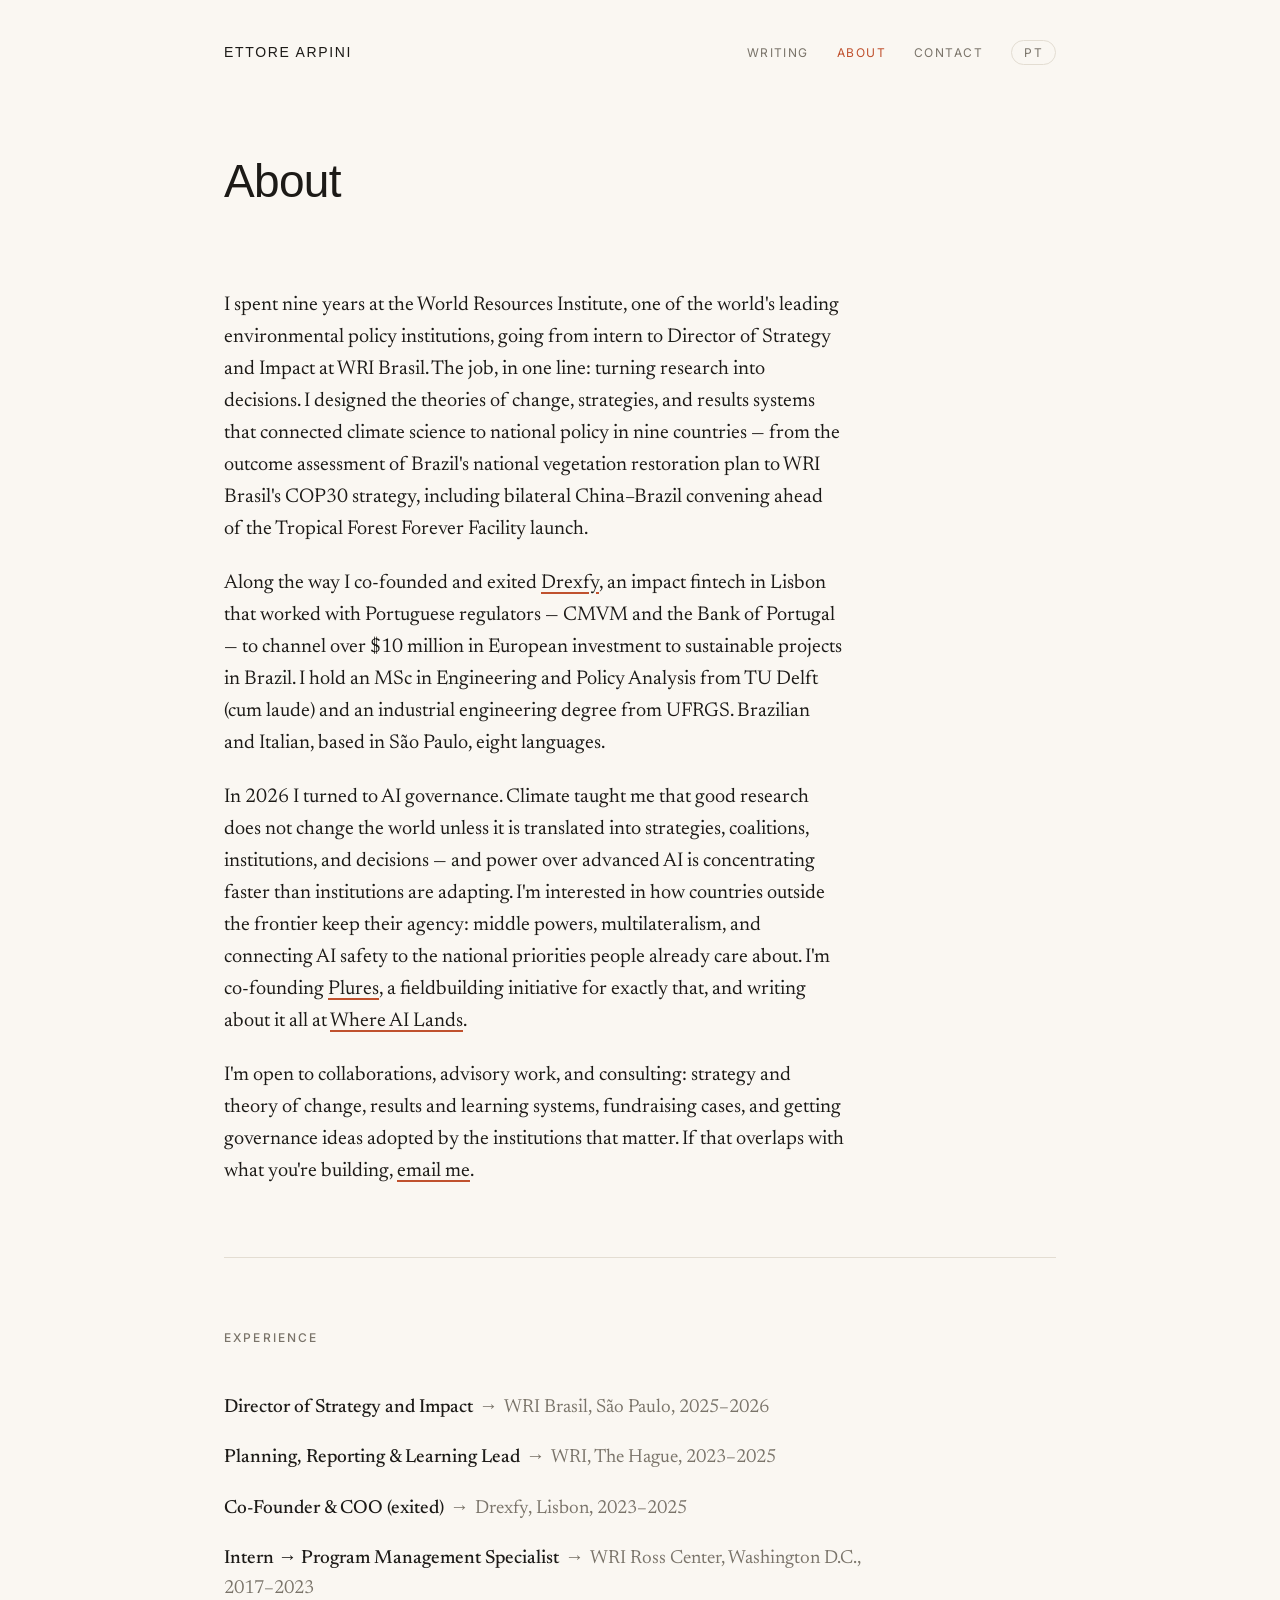
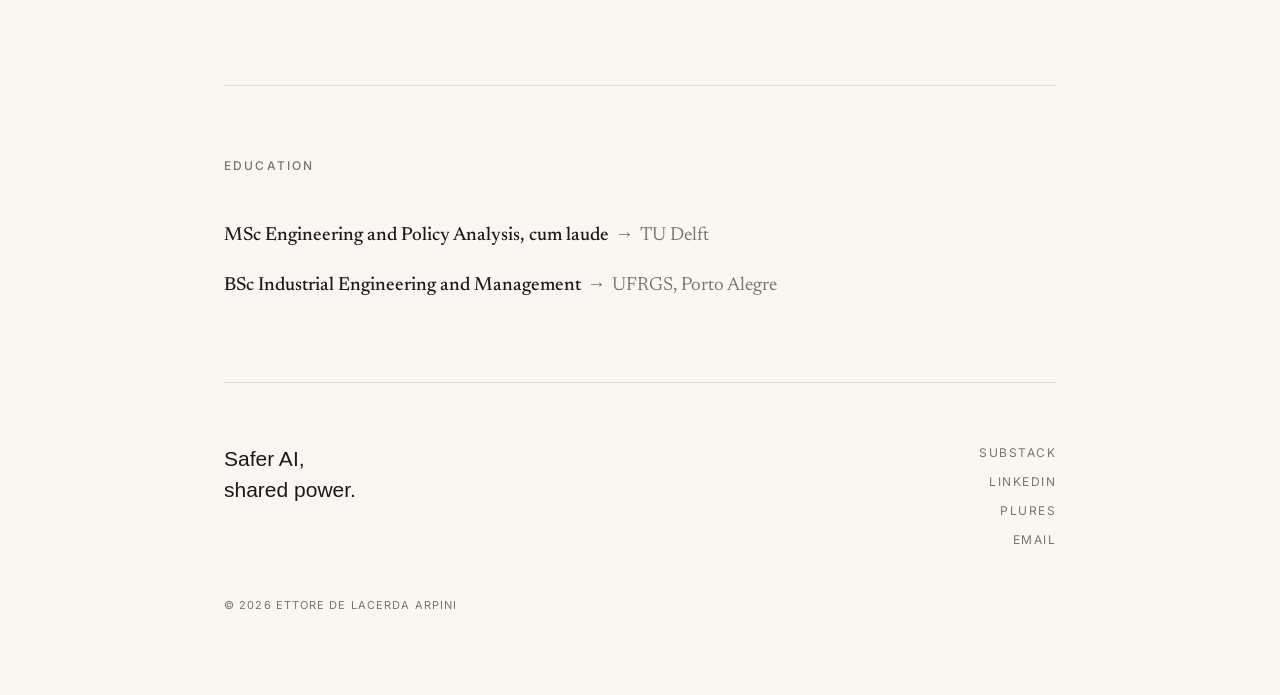
==== about.html @ 5202b94b "uploading" ====
<!DOCTYPE html>
<html lang="en">
<head>
<meta charset="UTF-8">
<meta name="viewport" content="width=device-width, initial-scale=1">
<title>About — Ettore Arpini</title>
<meta name="description" content="About Ettore de Lacerda Arpini — from climate policy at WRI to AI governance.">
<link rel="preconnect" href="https://fonts.googleapis.com">
<link rel="preconnect" href="https://fonts.gstatic.com" crossorigin>
<link href="https://fonts.googleapis.com/css2?family=Newsreader:ital,opsz,wght@0,6..72,400;0,6..72,500;1,6..72,400&family=Inter:wght@400;500&display=swap" rel="stylesheet">
<link rel="stylesheet" href="style.css">
</head>
<body>
<div class="wrap">
  <header>
    <a class="brand" href="index.html">Ettore Arpini</a>
    <nav>
      <a href="writing.html" data-en="Writing" data-pt="Escrita">Writing</a>
      <a href="about.html" class="active" data-en="About" data-pt="Sobre">About</a>
      <a href="mailto:ettore.arpini@gmail.com" data-en="Contact" data-pt="Contato">Contact</a>
      <button class="lang-toggle" id="langToggle" aria-label="Switch language">PT</button>
    </nav>
  </header>
</div>

<main>
  <div class="wrap">
    <h1 class="page-title" data-en="About" data-pt="Sobre">About</h1>

    <section class="about">
      <p data-en="I spent nine years at the World Resources Institute, one of the world's leading environmental policy institutions, going from intern to Director of Strategy and Impact at WRI Brasil. The job, in one line: turning research into decisions. I designed the theories of change, strategies, and results systems that connected climate science to national policy in nine countries — from the outcome assessment of Brazil's national vegetation restoration plan to WRI Brasil's COP30 strategy, including bilateral China–Brazil convening ahead of the Tropical Forest Forever Facility launch."
         data-pt="Passei nove anos no World Resources Institute, uma das principais instituições de política ambiental do mundo, de estagiário a Diretor de Estratégia e Impacto do WRI Brasil. O trabalho, em uma linha: transformar pesquisa em decisão. Desenhei as teorias da mudança, estratégias e sistemas de resultados que conectaram ciência climática a políticas nacionais em nove países — da avaliação de resultados do plano nacional de restauração da vegetação do Brasil à estratégia do WRI Brasil para a COP30, incluindo articulação bilateral China–Brasil na preparação do lançamento do Tropical Forest Forever Facility.">
        I spent nine years at the World Resources Institute, one of the world's leading environmental policy institutions, going from intern to Director of Strategy and Impact at WRI Brasil. The job, in one line: turning research into decisions. I designed the theories of change, strategies, and results systems that connected climate science to national policy in nine countries — from the outcome assessment of Brazil's national vegetation restoration plan to WRI Brasil's COP30 strategy, including bilateral China–Brazil convening ahead of the Tropical Forest Forever Facility launch.
      </p>
      <p data-en="Along the way I co-founded and exited <a href='https://www.linkedin.com/in/arpini' target='_blank' rel='noopener'>Drexfy</a>, an impact fintech in Lisbon that worked with Portuguese regulators — CMVM and the Bank of Portugal — to channel over $10 million in European investment to sustainable projects in Brazil. I hold an MSc in Engineering and Policy Analysis from TU Delft (cum laude) and an industrial engineering degree from UFRGS. Brazilian and Italian, based in São Paulo, eight languages."
         data-pt="No caminho, cofundei e saí da <a href='https://www.linkedin.com/in/arpini' target='_blank' rel='noopener'>Drexfy</a>, uma fintech de impacto em Lisboa que trabalhou com os reguladores portugueses — CMVM e Banco de Portugal — para canalizar mais de US$ 10 milhões em investimento europeu para projetos sustentáveis no Brasil. Sou mestre em Engenharia e Análise de Políticas pela TU Delft (cum laude) e engenheiro de produção pela UFRGS. Brasileiro e italiano, morando em São Paulo, oito idiomas.">
        Along the way I co-founded and exited <a href='https://www.linkedin.com/in/arpini' target='_blank' rel='noopener'>Drexfy</a>, an impact fintech in Lisbon that worked with Portuguese regulators — CMVM and the Bank of Portugal — to channel over $10 million in European investment to sustainable projects in Brazil. I hold an MSc in Engineering and Policy Analysis from TU Delft (cum laude) and an industrial engineering degree from UFRGS. Brazilian and Italian, based in São Paulo, eight languages.
      </p>
      <p data-en="In 2026 I turned to AI governance. Climate taught me that good research does not change the world unless it is translated into strategies, coalitions, institutions, and decisions — and power over advanced AI is concentrating faster than institutions are adapting. I'm interested in how countries outside the frontier keep their agency: middle powers, multilateralism, and connecting AI safety to the national priorities people already care about. I'm co-founding <a href='https://plures.org' target='_blank' rel='noopener'>Plures</a>, a fieldbuilding initiative for exactly that, and writing about it all at <a href='https://arpini.substack.com' target='_blank' rel='noopener'>Where AI Lands</a>."
         data-pt="Em 2026 me voltei para a governança de IA. O clima me ensinou que boa pesquisa não muda o mundo se não for traduzida em estratégias, coalizões, instituições e decisões — e o poder sobre IA avançada está se concentrando mais rápido do que as instituições estão se adaptando. Me interessa como países fora da fronteira mantêm sua agência: potências médias, multilateralismo e a conexão entre segurança de IA e as prioridades nacionais com as quais as pessoas já se importam. Estou cofundando a <a href='https://plures.org' target='_blank' rel='noopener'>Plures</a>, uma iniciativa de construção de campo exatamente para isso, e escrevendo sobre tudo isso na <a href='https://arpini.substack.com' target='_blank' rel='noopener'>Where AI Lands</a>.">
        In 2026 I turned to AI governance. Climate taught me that good research does not change the world unless it is translated into strategies, coalitions, institutions, and decisions — and power over advanced AI is concentrating faster than institutions are adapting. I'm interested in how countries outside the frontier keep their agency: middle powers, multilateralism, and connecting AI safety to the national priorities people already care about. I'm co-founding <a href='https://plures.org' target='_blank' rel='noopener'>Plures</a>, a fieldbuilding initiative for exactly that, and writing about it all at <a href='https://arpini.substack.com' target='_blank' rel='noopener'>Where AI Lands</a>.
      </p>
      <p data-en="I'm open to collaborations, advisory work, and consulting: strategy and theory of change, results and learning systems, fundraising cases, and getting governance ideas adopted by the institutions that matter. If that overlaps with what you're building, <a href='mailto:ettore.arpini@gmail.com'>email me</a>."
         data-pt="Estou aberto a colaborações, trabalho de assessoria e consultoria: estratégia e teoria da mudança, sistemas de resultados e aprendizagem, casos de captação de recursos e a adoção de ideias de governança pelas instituições que importam. Se isso cruza com o que você está construindo, <a href='mailto:ettore.arpini@gmail.com'>me escreva</a>.">
        I'm open to collaborations, advisory work, and consulting: strategy and theory of change, results and learning systems, fundraising cases, and getting governance ideas adopted by the institutions that matter. If that overlaps with what you're building, <a href='mailto:ettore.arpini@gmail.com'>email me</a>.
      </p>
    </section>

    <section>
      <div class="label" data-en="Experience" data-pt="Experiência">Experience</div>
      <ul class="exp">
        <li><span class="role" data-en="Director of Strategy and Impact" data-pt="Diretor de Estratégia e Impacto">Director of Strategy and Impact</span><span class="arrow">→</span><span class="where">WRI Brasil, São Paulo, 2025–2026</span></li>
        <li><span class="role" data-en="Planning, Reporting &amp; Learning Lead" data-pt="Líder de Planejamento e Aprendizagem">Planning, Reporting &amp; Learning Lead</span><span class="arrow">→</span><span class="where" data-en="WRI, The Hague, 2023–2025" data-pt="WRI, Haia, 2023–2025">WRI, The Hague, 2023–2025</span></li>
        <li><span class="role" data-en="Co-Founder &amp; COO (exited)" data-pt="Cofundador e COO (com saída)">Co-Founder &amp; COO (exited)</span><span class="arrow">→</span><span class="where" data-en="Drexfy, Lisbon, 2023–2025" data-pt="Drexfy, Lisboa, 2023–2025">Drexfy, Lisbon, 2023–2025</span></li>
        <li><span class="role" data-en="Intern → Program Management Specialist" data-pt="Estagiário → Especialista em Gestão de Programas">Intern → Program Management Specialist</span><span class="arrow">→</span><span class="where">WRI Ross Center, Washington D.C., 2017–2023</span></li>
      </ul>
    </section>

    <section>
      <div class="label" data-en="Education" data-pt="Formação">Education</div>
      <ul class="exp">
        <li><span class="role" data-en="MSc Engineering and Policy Analysis, cum laude" data-pt="Mestrado em Engenharia e Análise de Políticas, cum laude">MSc Engineering and Policy Analysis, cum laude</span><span class="arrow">→</span><span class="where">TU Delft</span></li>
        <li><span class="role" data-en="BSc Industrial Engineering and Management" data-pt="Engenharia de Produção">BSc Industrial Engineering and Management</span><span class="arrow">→</span><span class="where">UFRGS, Porto Alegre</span></li>
      </ul>
    </section>
  </div>
</main>

<div class="wrap">
  <footer>
    <div class="footer-inner">
      <div class="sig"
        data-en="Safer AI,<br>shared power."
        data-pt="IA mais segura,<br>poder compartilhado.">
        Safer AI,<br>shared power.
      </div>
      <div class="socials">
        <a href="https://arpini.substack.com" target="_blank" rel="noopener">Substack</a>
        <a href="https://www.linkedin.com/in/arpini" target="_blank" rel="noopener">LinkedIn</a>
        <a href="https://plures.org" target="_blank" rel="noopener">Plures</a>
        <a href="mailto:ettore.arpini@gmail.com">Email</a>
      </div>
    </div>
    <div class="copyright">© 2026 Ettore de Lacerda Arpini</div>
  </footer>
</div>

<script src="site.js"></script>
</body>
</html>
---- style.css ----
/* Ettore Arpini — personal site */
:root {
  --bg: #faf7f2;
  --ink: #1c1a17;
  --muted: #7a746a;
  --line: #e3ddd2;
  --accent: #C0512E; /* terracotta accent */
  --titles: "Helvetica Neue", Helvetica, Arial, sans-serif;
}
* { margin: 0; padding: 0; box-sizing: border-box; }
html { scroll-behavior: smooth; }
body {
  background: var(--bg);
  color: var(--ink);
  font-family: "Newsreader", Georgia, serif;
  font-size: 18px;
  line-height: 1.6;
  -webkit-font-smoothing: antialiased;
  min-height: 100vh;
  display: flex;
  flex-direction: column;
}
.wrap { max-width: 880px; margin: 0 auto; padding: 0 24px; width: 100%; }
main { flex: 1; }
body.home main { display: flex; align-items: center; }
body.home .hero { padding: 60px 0 90px; }
body.home .hero h1 {
  font-size: clamp(22px, 3.2vw, 32px);
  line-height: 1.55;
  max-width: 26em;
}
.hero .aside {
  margin-top: 40px;
  font-size: 18px; font-style: italic;
  color: var(--muted);
}
.hero .aside a {
  color: inherit;
  text-decoration: underline;
  text-decoration-color: var(--accent);
  text-decoration-thickness: 2px;
  text-underline-offset: 4px;
}
.hero .aside a:hover { color: var(--accent); }

/* ---- Nav ---- */
header {
  display: flex; justify-content: space-between; align-items: baseline;
  padding: 40px 0 0;
}
.brand {
  font-family: var(--titles);
  font-size: 14px; font-weight: 500;
  letter-spacing: .12em; text-transform: uppercase;
  color: var(--ink); text-decoration: none;
}
nav { display: flex; gap: 28px; align-items: baseline; }
nav a {
  font-family: "Inter", sans-serif;
  font-size: 12px; letter-spacing: .12em; text-transform: uppercase;
  color: var(--muted); text-decoration: none;
  transition: color .15s;
}
nav a:hover { color: var(--ink); }
nav a.active { color: var(--accent); }
.lang-toggle {
  font-family: "Inter", sans-serif;
  font-size: 12px; letter-spacing: .12em;
  background: none; border: 1px solid var(--line); border-radius: 999px;
  padding: 4px 12px; cursor: pointer; color: var(--muted);
  transition: color .15s, border-color .15s;
}
.lang-toggle:hover { color: var(--ink); border-color: var(--muted); }

/* ---- Hero (home) ---- */
.hero { padding: 120px 0 90px; }
.hero h1 {
  font-family: var(--titles);
  font-weight: 400;
  font-size: clamp(26px, 4.2vw, 42px);
  line-height: 1.35;
  letter-spacing: -0.015em;
  max-width: 21em;
}
.hero h1 em { font-style: italic; }
.hero .email {
  display: inline-block; margin-top: 36px;
  font-size: clamp(22px, 3vw, 30px); font-style: italic;
  color: var(--accent); text-decoration: none;
  border-bottom: 1px solid transparent;
  transition: border-color .15s;
}
.hero .email:hover { border-color: var(--accent); }

/* ---- Page sections ---- */
section { padding: 70px 0; }
section + section { border-top: 1px solid var(--line); }
.page-title {
  font-family: var(--titles);
  font-weight: 400;
  font-size: clamp(30px, 4.5vw, 46px);
  letter-spacing: -0.015em;
  padding: 80px 0 0;
}
.label {
  font-family: "Inter", sans-serif;
  font-size: 12px; font-weight: 500;
  letter-spacing: .18em; text-transform: uppercase;
  color: var(--muted);
  margin-bottom: 36px;
}

/* Lead paragraph + button */
.lead { max-width: 640px; font-size: 20px; margin-bottom: 28px; }
.btn {
  display: inline-block;
  font-family: "Inter", sans-serif;
  font-size: 12px; font-weight: 500;
  letter-spacing: .14em; text-transform: uppercase;
  color: var(--accent); text-decoration: none;
  border: 1px solid var(--accent); border-radius: 999px;
  padding: 10px 22px;
  transition: background .15s, color .15s;
}
.btn:hover { background: var(--accent); color: var(--bg); }

/* Inline links in prose */
.about a, .hero a {
  color: inherit;
  text-decoration: underline;
  text-decoration-color: var(--accent);
  text-decoration-thickness: 2px;
  text-underline-offset: 4px;
  transition: color .15s;
}
.about a:hover, .hero a:hover { color: var(--accent); }

/* Writing list */
.writing-list { list-style: none; }
.writing-list li { border-bottom: 1px solid var(--line); }
.writing-list li:last-child { border-bottom: none; }
.writing-list a {
  display: flex; justify-content: space-between; align-items: baseline; gap: 24px;
  padding: 20px 0;
  color: var(--ink); text-decoration: none;
}
.writing-list .title {
  font-family: var(--titles);
  font-size: 22px; font-weight: 400;
  transition: color .15s;
}
.writing-list a:hover .title { color: var(--accent); }
.writing-list .meta {
  font-family: "Inter", sans-serif;
  font-size: 12px; letter-spacing: .1em; text-transform: uppercase;
  color: var(--muted); white-space: nowrap;
}

/* About */
.about p { max-width: 620px; font-size: 20px; margin-bottom: 22px; }
.about p:last-child { margin-bottom: 0; }

/* Experience — arrow lines */
.exp { list-style: none; max-width: 640px; }
.exp li { padding: 10px 0; font-size: 19px; }
.exp .role { font-weight: 500; }
.exp .arrow { color: var(--muted); padding: 0 6px; }
.exp .where { color: var(--muted); }

/* ---- Footer ---- */
footer { border-top: 1px solid var(--line); padding: 60px 0 80px; }
.footer-inner { display: flex; justify-content: space-between; flex-wrap: wrap; gap: 32px; }
.sig {
  font-family: var(--titles);
  font-size: 21px; line-height: 1.5;
}
.socials { display: flex; flex-direction: column; gap: 10px; align-items: flex-end; }
.socials a {
  font-family: "Inter", sans-serif;
  font-size: 12px; letter-spacing: .12em; text-transform: uppercase;
  color: var(--muted); text-decoration: none;
  transition: color .15s;
}
.socials a:hover { color: var(--ink); }
.copyright {
  margin-top: 48px;
  font-family: "Inter", sans-serif;
  font-size: 11px; letter-spacing: .1em; text-transform: uppercase;
  color: var(--muted);
}

@media (max-width: 640px) {
  .hero { padding: 80px 0 60px; }
  .page-title { padding: 56px 0 0; }
  nav { gap: 16px; }
  .writing-list a { flex-direction: column; gap: 4px; align-items: flex-start; }
  .socials { align-items: flex-start; }
}
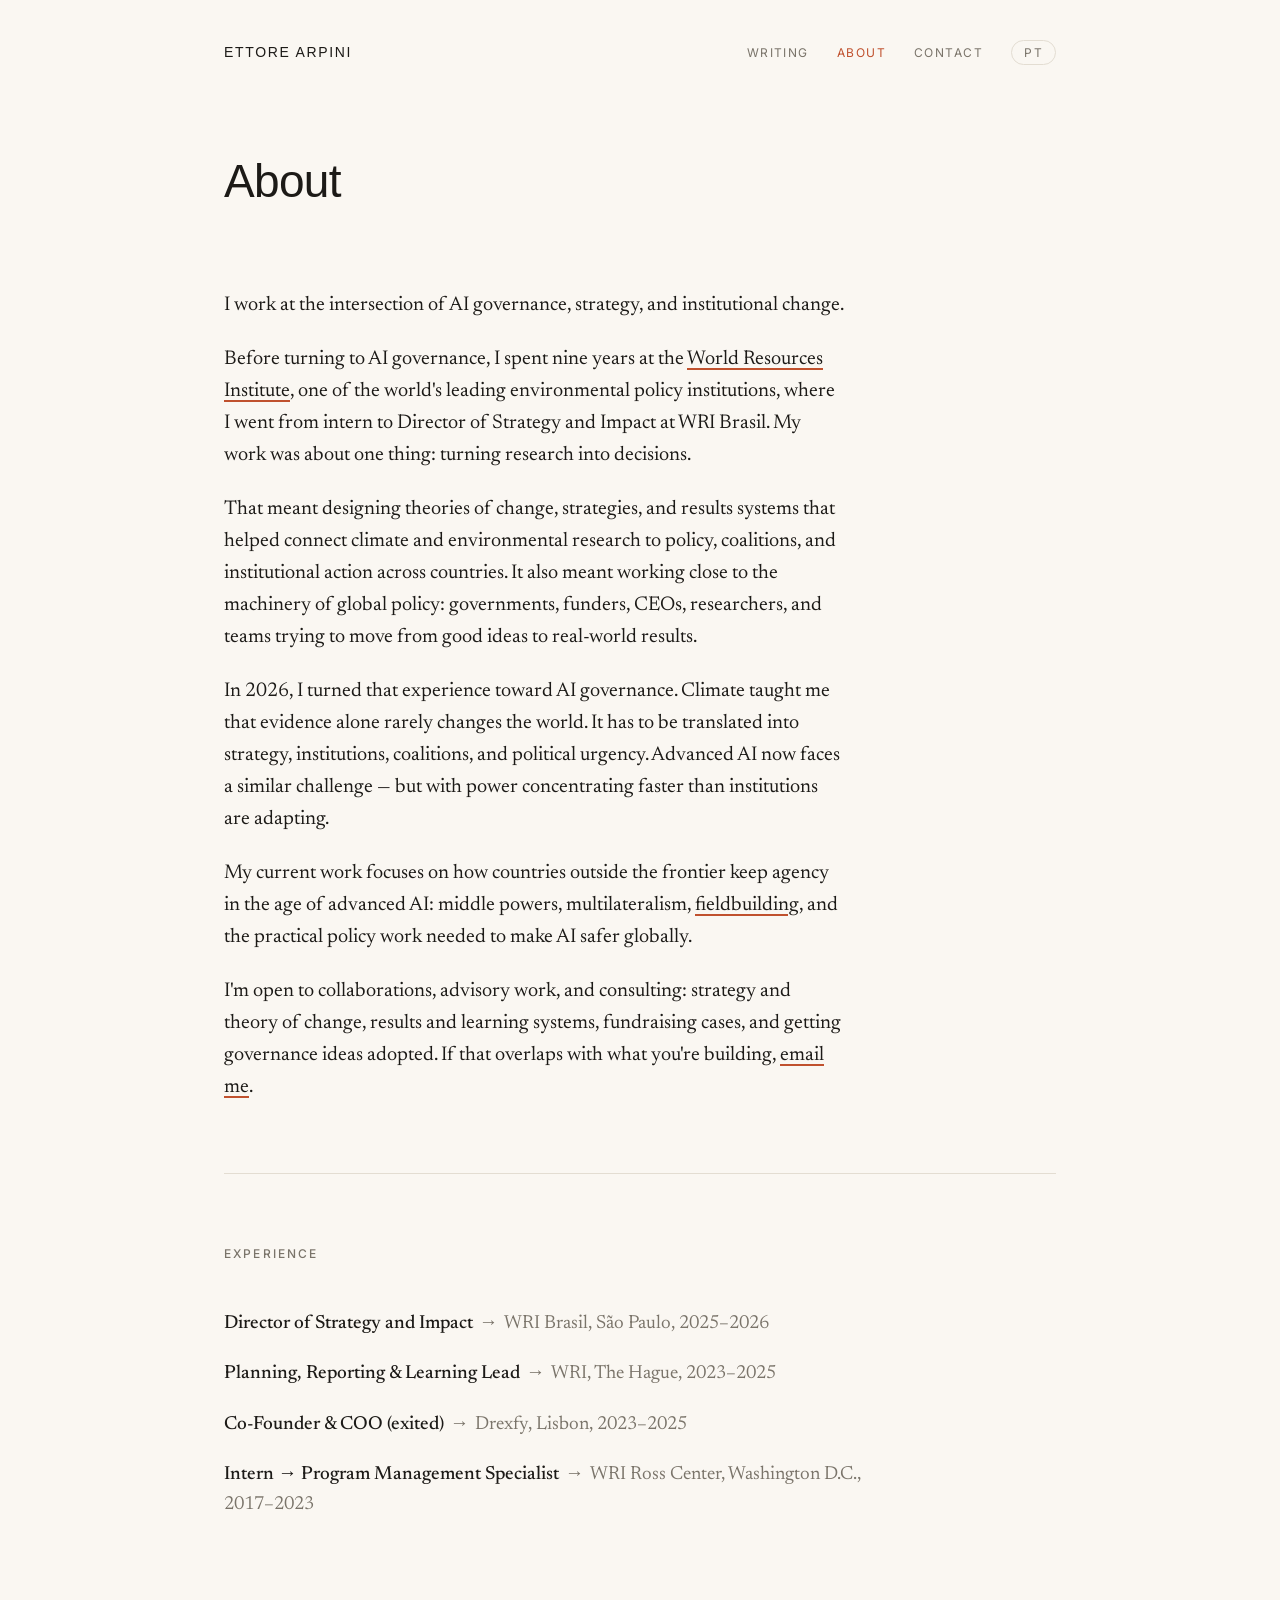
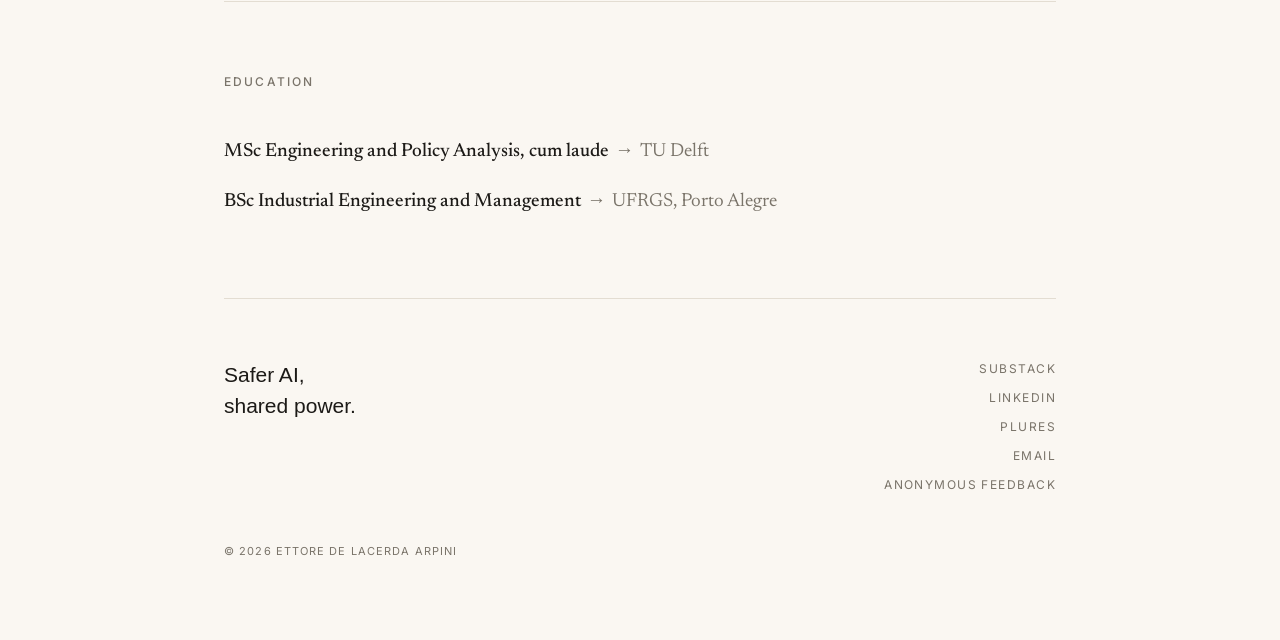
==== commit 9a179c7d: "changes to copy" ====
--- a/about.html
+++ b/about.html
@@ -28,21 +28,29 @@
     <h1 class="page-title" data-en="About" data-pt="Sobre">About</h1>
 
     <section class="about">
-      <p data-en="I spent nine years at the World Resources Institute, one of the world's leading environmental policy institutions, going from intern to Director of Strategy and Impact at WRI Brasil. The job, in one line: turning research into decisions. I designed the theories of change, strategies, and results systems that connected climate science to national policy in nine countries — from the outcome assessment of Brazil's national vegetation restoration plan to WRI Brasil's COP30 strategy, including bilateral China–Brazil convening ahead of the Tropical Forest Forever Facility launch."
-         data-pt="Passei nove anos no World Resources Institute, uma das principais instituições de política ambiental do mundo, de estagiário a Diretor de Estratégia e Impacto do WRI Brasil. O trabalho, em uma linha: transformar pesquisa em decisão. Desenhei as teorias da mudança, estratégias e sistemas de resultados que conectaram ciência climática a políticas nacionais em nove países — da avaliação de resultados do plano nacional de restauração da vegetação do Brasil à estratégia do WRI Brasil para a COP30, incluindo articulação bilateral China–Brasil na preparação do lançamento do Tropical Forest Forever Facility.">
-        I spent nine years at the World Resources Institute, one of the world's leading environmental policy institutions, going from intern to Director of Strategy and Impact at WRI Brasil. The job, in one line: turning research into decisions. I designed the theories of change, strategies, and results systems that connected climate science to national policy in nine countries — from the outcome assessment of Brazil's national vegetation restoration plan to WRI Brasil's COP30 strategy, including bilateral China–Brazil convening ahead of the Tropical Forest Forever Facility launch.
+      <p data-en="I work at the intersection of AI governance, strategy, and institutional change."
+         data-pt="Trabalho na interseção entre governança de IA, estratégia e mudança institucional.">
+        I work at the intersection of AI governance, strategy, and institutional change.
       </p>
-      <p data-en="Along the way I co-founded and exited <a href='https://www.linkedin.com/in/arpini' target='_blank' rel='noopener'>Drexfy</a>, an impact fintech in Lisbon that worked with Portuguese regulators — CMVM and the Bank of Portugal — to channel over $10 million in European investment to sustainable projects in Brazil. I hold an MSc in Engineering and Policy Analysis from TU Delft (cum laude) and an industrial engineering degree from UFRGS. Brazilian and Italian, based in São Paulo, eight languages."
-         data-pt="No caminho, cofundei e saí da <a href='https://www.linkedin.com/in/arpini' target='_blank' rel='noopener'>Drexfy</a>, uma fintech de impacto em Lisboa que trabalhou com os reguladores portugueses — CMVM e Banco de Portugal — para canalizar mais de US$ 10 milhões em investimento europeu para projetos sustentáveis no Brasil. Sou mestre em Engenharia e Análise de Políticas pela TU Delft (cum laude) e engenheiro de produção pela UFRGS. Brasileiro e italiano, morando em São Paulo, oito idiomas.">
-        Along the way I co-founded and exited <a href='https://www.linkedin.com/in/arpini' target='_blank' rel='noopener'>Drexfy</a>, an impact fintech in Lisbon that worked with Portuguese regulators — CMVM and the Bank of Portugal — to channel over $10 million in European investment to sustainable projects in Brazil. I hold an MSc in Engineering and Policy Analysis from TU Delft (cum laude) and an industrial engineering degree from UFRGS. Brazilian and Italian, based in São Paulo, eight languages.
+      <p data-en="Before turning to AI governance, I spent nine years at the <a href='https://www.wri.org' target='_blank' rel='noopener'>World Resources Institute</a>, one of the world's leading environmental policy institutions, where I went from intern to Director of Strategy and Impact at WRI Brasil. My work was about one thing: turning research into decisions."
+         data-pt="Antes de me voltar para a governança de IA, passei nove anos no <a href='https://www.wri.org' target='_blank' rel='noopener'>World Resources Institute</a>, uma das principais instituições de política ambiental do mundo, onde fui de estagiário a Diretor de Estratégia e Impacto do WRI Brasil. Meu trabalho era sobre uma coisa: transformar pesquisa em decisão.">
+        Before turning to AI governance, I spent nine years at the <a href='https://www.wri.org' target='_blank' rel='noopener'>World Resources Institute</a>, one of the world's leading environmental policy institutions, where I went from intern to Director of Strategy and Impact at WRI Brasil. My work was about one thing: turning research into decisions.
       </p>
-      <p data-en="In 2026 I turned to AI governance. Climate taught me that good research does not change the world unless it is translated into strategies, coalitions, institutions, and decisions — and power over advanced AI is concentrating faster than institutions are adapting. I'm interested in how countries outside the frontier keep their agency: middle powers, multilateralism, and connecting AI safety to the national priorities people already care about. I'm co-founding <a href='https://plures.org' target='_blank' rel='noopener'>Plures</a>, a fieldbuilding initiative for exactly that, and writing about it all at <a href='https://arpini.substack.com' target='_blank' rel='noopener'>Where AI Lands</a>."
-         data-pt="Em 2026 me voltei para a governança de IA. O clima me ensinou que boa pesquisa não muda o mundo se não for traduzida em estratégias, coalizões, instituições e decisões — e o poder sobre IA avançada está se concentrando mais rápido do que as instituições estão se adaptando. Me interessa como países fora da fronteira mantêm sua agência: potências médias, multilateralismo e a conexão entre segurança de IA e as prioridades nacionais com as quais as pessoas já se importam. Estou cofundando a <a href='https://plures.org' target='_blank' rel='noopener'>Plures</a>, uma iniciativa de construção de campo exatamente para isso, e escrevendo sobre tudo isso na <a href='https://arpini.substack.com' target='_blank' rel='noopener'>Where AI Lands</a>.">
-        In 2026 I turned to AI governance. Climate taught me that good research does not change the world unless it is translated into strategies, coalitions, institutions, and decisions — and power over advanced AI is concentrating faster than institutions are adapting. I'm interested in how countries outside the frontier keep their agency: middle powers, multilateralism, and connecting AI safety to the national priorities people already care about. I'm co-founding <a href='https://plures.org' target='_blank' rel='noopener'>Plures</a>, a fieldbuilding initiative for exactly that, and writing about it all at <a href='https://arpini.substack.com' target='_blank' rel='noopener'>Where AI Lands</a>.
+      <p data-en="That meant designing theories of change, strategies, and results systems that helped connect climate and environmental research to policy, coalitions, and institutional action across countries. It also meant working close to the machinery of global policy: governments, funders, CEOs, researchers, and teams trying to move from good ideas to real-world results."
+         data-pt="Isso significava desenhar teorias da mudança, estratégias e sistemas de resultados que ajudavam a conectar pesquisa climática e ambiental a políticas, coalizões e ação institucional em diversos países. Também significava trabalhar perto da engrenagem da política global: governos, financiadores, CEOs, pesquisadores e equipes tentando ir de boas ideias a resultados concretos.">
+        That meant designing theories of change, strategies, and results systems that helped connect climate and environmental research to policy, coalitions, and institutional action across countries. It also meant working close to the machinery of global policy: governments, funders, CEOs, researchers, and teams trying to move from good ideas to real-world results.
       </p>
-      <p data-en="I'm open to collaborations, advisory work, and consulting: strategy and theory of change, results and learning systems, fundraising cases, and getting governance ideas adopted by the institutions that matter. If that overlaps with what you're building, <a href='mailto:ettore.arpini@gmail.com'>email me</a>."
-         data-pt="Estou aberto a colaborações, trabalho de assessoria e consultoria: estratégia e teoria da mudança, sistemas de resultados e aprendizagem, casos de captação de recursos e a adoção de ideias de governança pelas instituições que importam. Se isso cruza com o que você está construindo, <a href='mailto:ettore.arpini@gmail.com'>me escreva</a>.">
-        I'm open to collaborations, advisory work, and consulting: strategy and theory of change, results and learning systems, fundraising cases, and getting governance ideas adopted by the institutions that matter. If that overlaps with what you're building, <a href='mailto:ettore.arpini@gmail.com'>email me</a>.
+      <p data-en="In 2026, I turned that experience toward AI governance. Climate taught me that evidence alone rarely changes the world. It has to be translated into strategy, institutions, coalitions, and political urgency. Advanced AI now faces a similar challenge — but with power concentrating faster than institutions are adapting."
+         data-pt="Em 2026, apontei essa experiência para a governança de IA. O clima me ensinou que evidência sozinha raramente muda o mundo. Ela precisa ser traduzida em estratégia, instituições, coalizões e urgência política. A IA avançada enfrenta agora um desafio parecido — mas com o poder se concentrando mais rápido do que as instituições estão se adaptando.">
+        In 2026, I turned that experience toward AI governance. Climate taught me that evidence alone rarely changes the world. It has to be translated into strategy, institutions, coalitions, and political urgency. Advanced AI now faces a similar challenge — but with power concentrating faster than institutions are adapting.
+      </p>
+      <p data-en="My current work focuses on how countries outside the frontier keep agency in the age of advanced AI: middle powers, multilateralism, <a href='https://plures.org' target='_blank' rel='noopener'>fieldbuilding</a>, and the practical policy work needed to make AI safer globally."
+         data-pt="Meu trabalho atual foca em como países fora da fronteira mantêm agência na era da IA avançada: potências médias, multilateralismo, <a href='https://plures.org' target='_blank' rel='noopener'>construção de campo</a> e o trabalho prático de políticas necessário para tornar a IA mais segura globalmente.">
+        My current work focuses on how countries outside the frontier keep agency in the age of advanced AI: middle powers, multilateralism, <a href='https://plures.org' target='_blank' rel='noopener'>fieldbuilding</a>, and the practical policy work needed to make AI safer globally.
+      </p>
+      <p data-en="I'm open to collaborations, advisory work, and consulting: strategy and theory of change, results and learning systems, fundraising cases, and getting governance ideas adopted. If that overlaps with what you're building, <a href='mailto:ettore.arpini@gmail.com'>email me</a>."
+         data-pt="Estou aberto a colaborações, trabalho de assessoria e consultoria: estratégia e teoria da mudança, sistemas de resultados e aprendizagem, casos de captação de recursos e a adoção de ideias de governança. Se isso cruza com o que você está construindo, <a href='mailto:ettore.arpini@gmail.com'>me escreva</a>.">
+        I'm open to collaborations, advisory work, and consulting: strategy and theory of change, results and learning systems, fundraising cases, and getting governance ideas adopted. If that overlaps with what you're building, <a href='mailto:ettore.arpini@gmail.com'>email me</a>.
       </p>
     </section>
 
@@ -79,6 +87,7 @@
         <a href="https://www.linkedin.com/in/arpini" target="_blank" rel="noopener">LinkedIn</a>
         <a href="https://plures.org" target="_blank" rel="noopener">Plures</a>
         <a href="mailto:ettore.arpini@gmail.com">Email</a>
+        <a href="https://www.admonymous.co/arpini" target="_blank" rel="noopener" data-en="Anonymous feedback" data-pt="Feedback anônimo">Anonymous feedback</a>
       </div>
     </div>
     <div class="copyright">© 2026 Ettore de Lacerda Arpini</div>
--- a/style.css
+++ b/style.css
@@ -25,10 +25,28 @@
 body.home main { display: flex; align-items: center; }
 body.home .hero { padding: 60px 0 90px; }
 body.home .hero h1 {
-  font-size: clamp(22px, 3.2vw, 32px);
+  font-size: clamp(18px, 2.4vw, 23px);
   line-height: 1.55;
-  max-width: 26em;
-}
+  letter-spacing: 0;
+  max-width: 640px;
+  margin-bottom: 22px;
+}
+.hero .lead {
+  font-family: var(--titles);
+  max-width: 640px;
+  font-size: clamp(18px, 2.4vw, 23px);
+  line-height: 1.55;
+  margin-bottom: 22px;
+}
+.hero .lead a {
+  color: inherit;
+  text-decoration: underline;
+  text-decoration-color: var(--accent);
+  text-decoration-thickness: 2px;
+  text-underline-offset: 4px;
+  transition: color .15s;
+}
+.hero .lead a:hover { color: var(--accent); }
 .hero .aside {
   margin-top: 40px;
   font-size: 18px; font-style: italic;
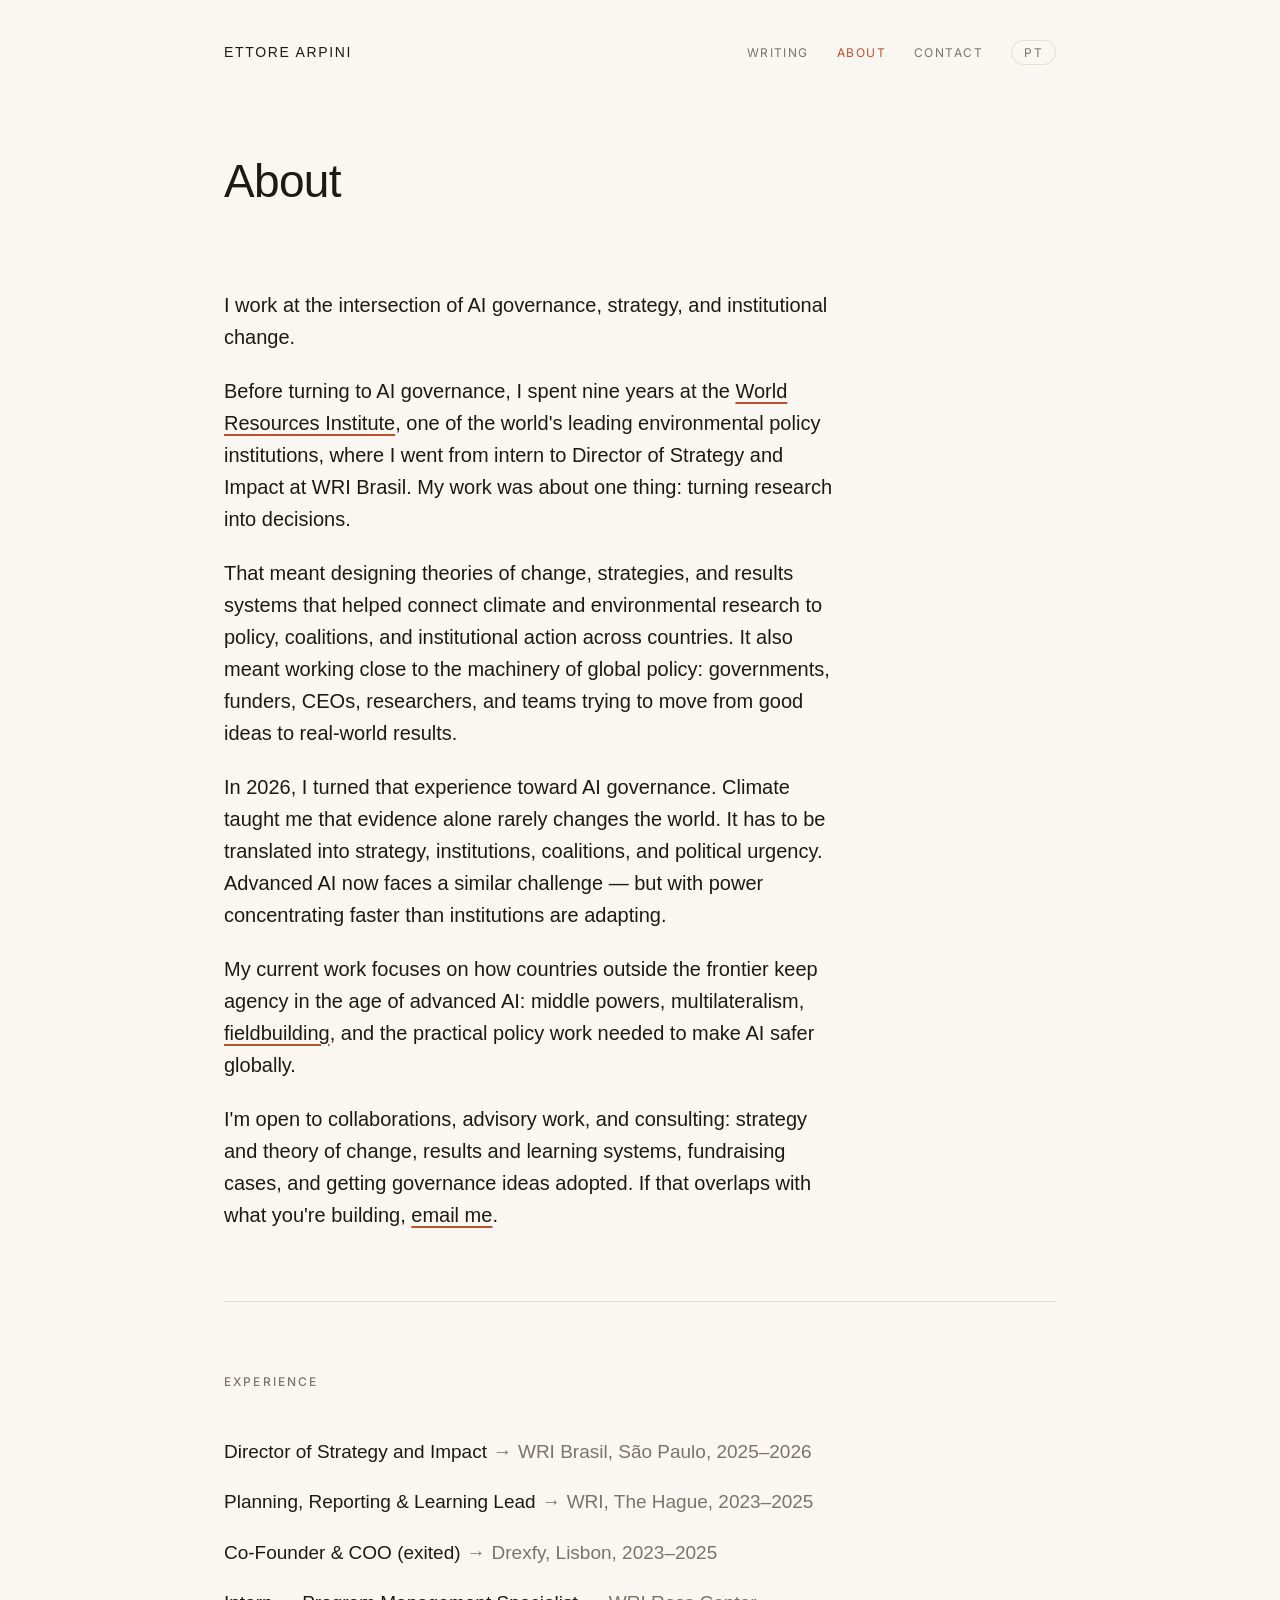
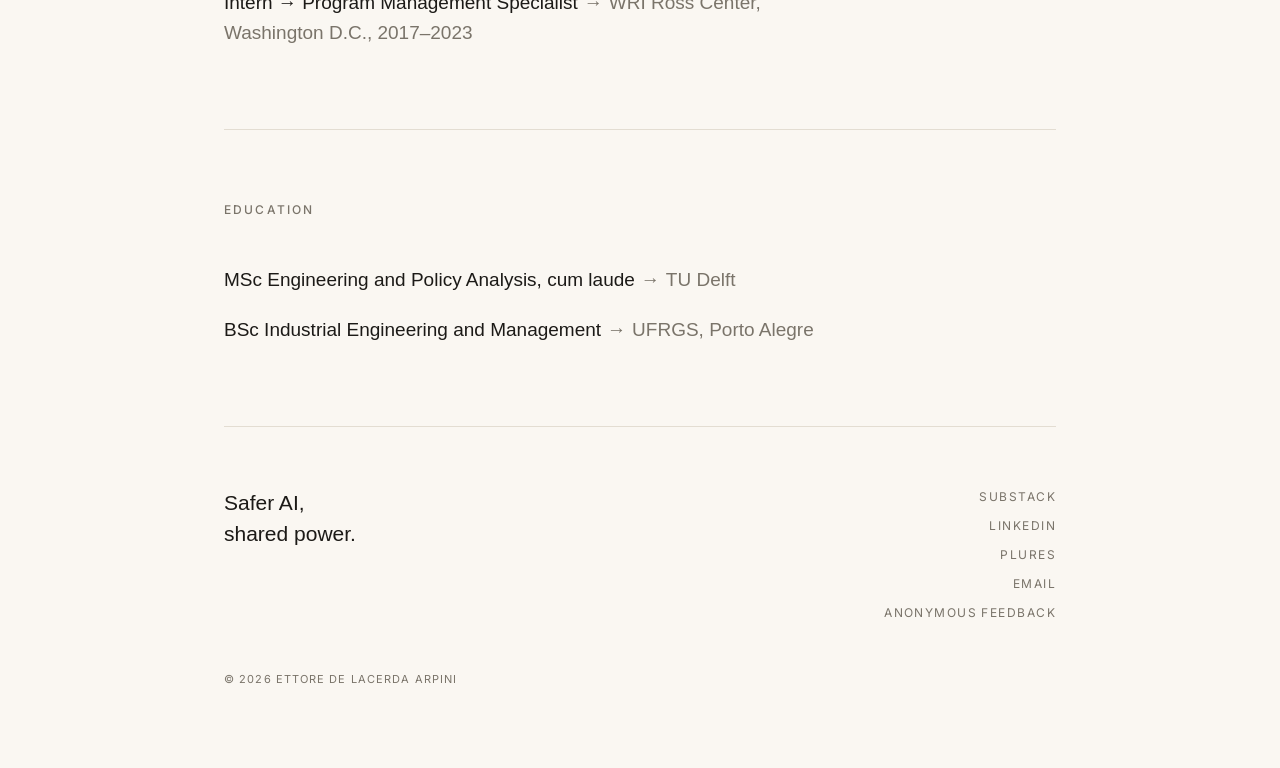
==== commit 904f4dff: "font fix" ====
--- a/about.html
+++ b/about.html
@@ -7,7 +7,7 @@
 <meta name="description" content="About Ettore de Lacerda Arpini — from climate policy at WRI to AI governance.">
 <link rel="preconnect" href="https://fonts.googleapis.com">
 <link rel="preconnect" href="https://fonts.gstatic.com" crossorigin>
-<link href="https://fonts.googleapis.com/css2?family=Newsreader:ital,opsz,wght@0,6..72,400;0,6..72,500;1,6..72,400&family=Inter:wght@400;500&display=swap" rel="stylesheet">
+<link href="https://fonts.googleapis.com/css2?family=Inter:wght@400;500&display=swap" rel="stylesheet">
 <link rel="stylesheet" href="style.css">
 </head>
 <body>
--- a/style.css
+++ b/style.css
@@ -12,7 +12,7 @@
 body {
   background: var(--bg);
   color: var(--ink);
-  font-family: "Newsreader", Georgia, serif;
+  font-family: "Helvetica Neue", Helvetica, Arial, sans-serif;
   font-size: 18px;
   line-height: 1.6;
   -webkit-font-smoothing: antialiased;
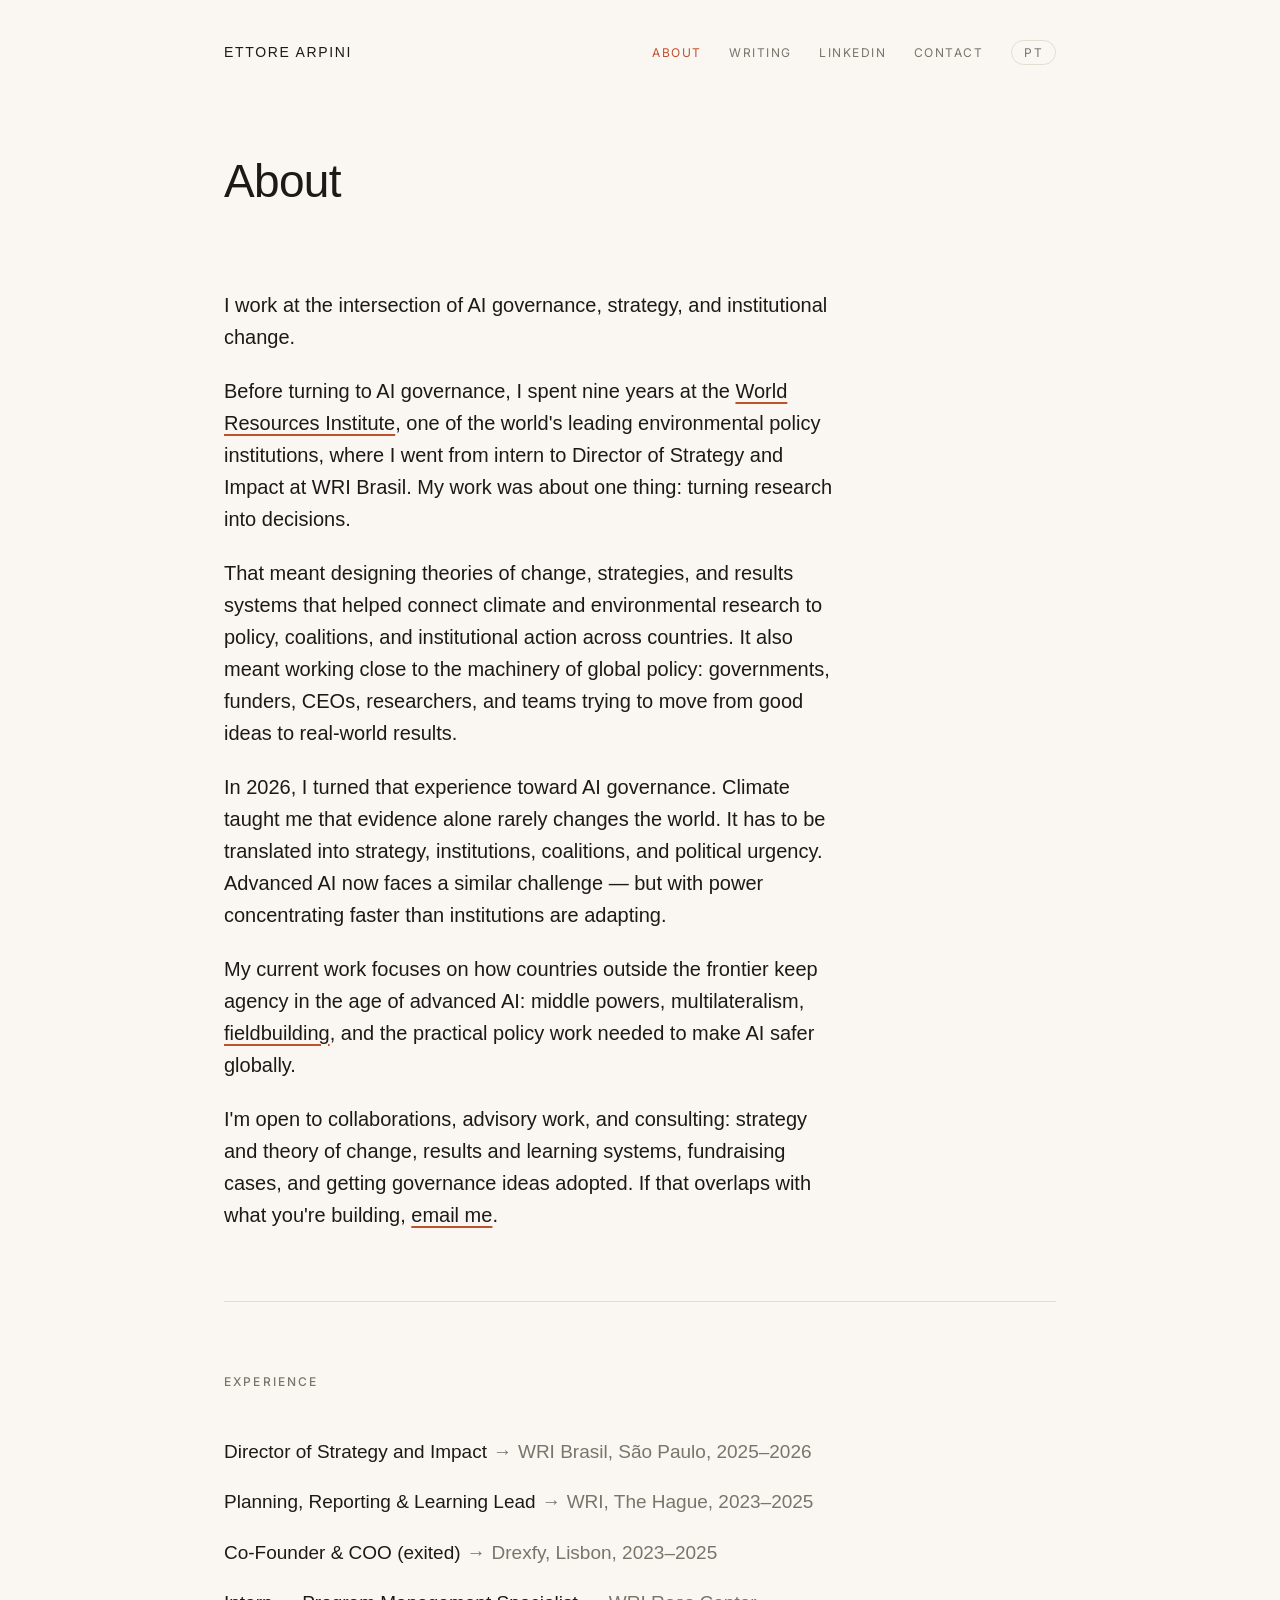
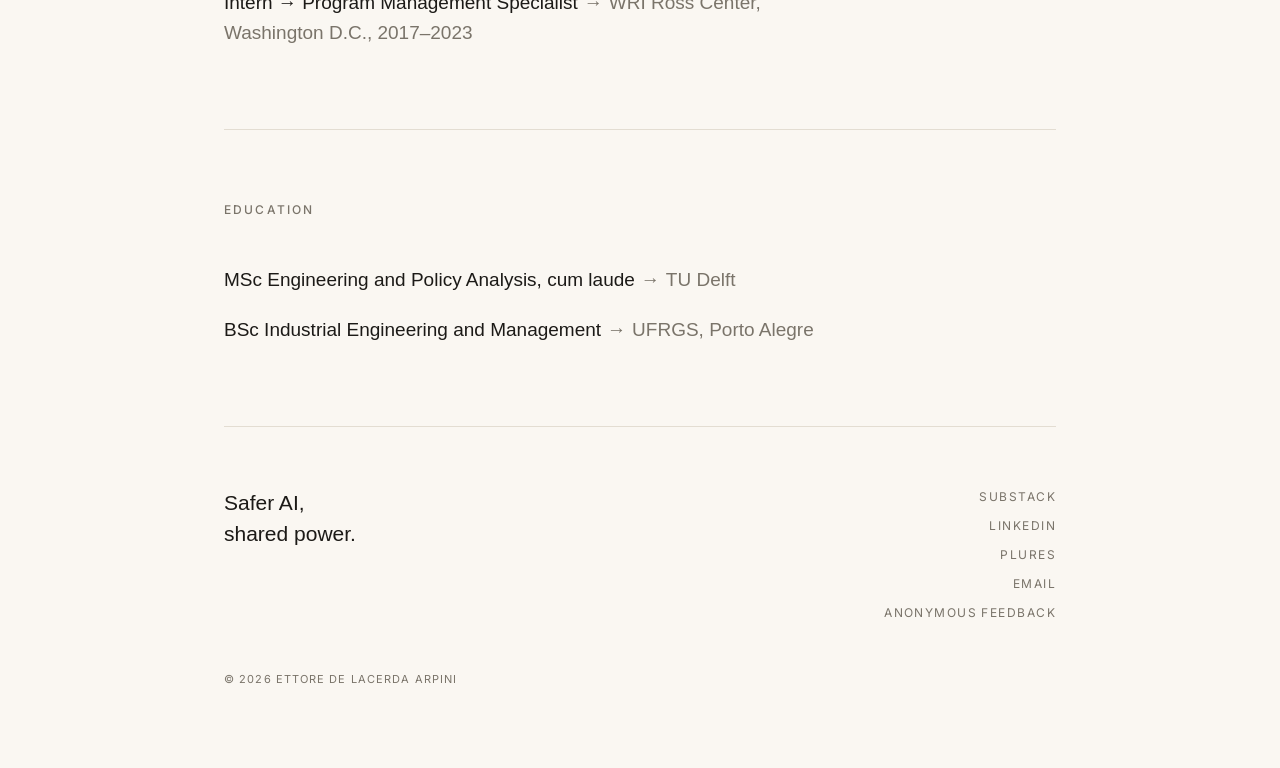
==== commit a0b9024b: "add linkedin link, change link orders, fix spacing All three changes in: the anonymous-feedback line" ====
--- a/about.html
+++ b/about.html
@@ -15,8 +15,9 @@
   <header>
     <a class="brand" href="index.html">Ettore Arpini</a>
     <nav>
+      <a href="about.html" class="active" data-en="About" data-pt="Sobre">About</a>
       <a href="writing.html" data-en="Writing" data-pt="Escrita">Writing</a>
-      <a href="about.html" class="active" data-en="About" data-pt="Sobre">About</a>
+      <a href="https://www.linkedin.com/in/arpini" target="_blank" rel="noopener">LinkedIn</a>
       <a href="mailto:ettore.arpini@gmail.com" data-en="Contact" data-pt="Contato">Contact</a>
       <button class="lang-toggle" id="langToggle" aria-label="Switch language">PT</button>
     </nav>
--- a/style.css
+++ b/style.css
@@ -48,7 +48,7 @@
 }
 .hero .lead a:hover { color: var(--accent); }
 .hero .aside {
-  margin-top: 40px;
+  margin-top: 10px;
   font-size: 18px; font-style: italic;
   color: var(--muted);
 }
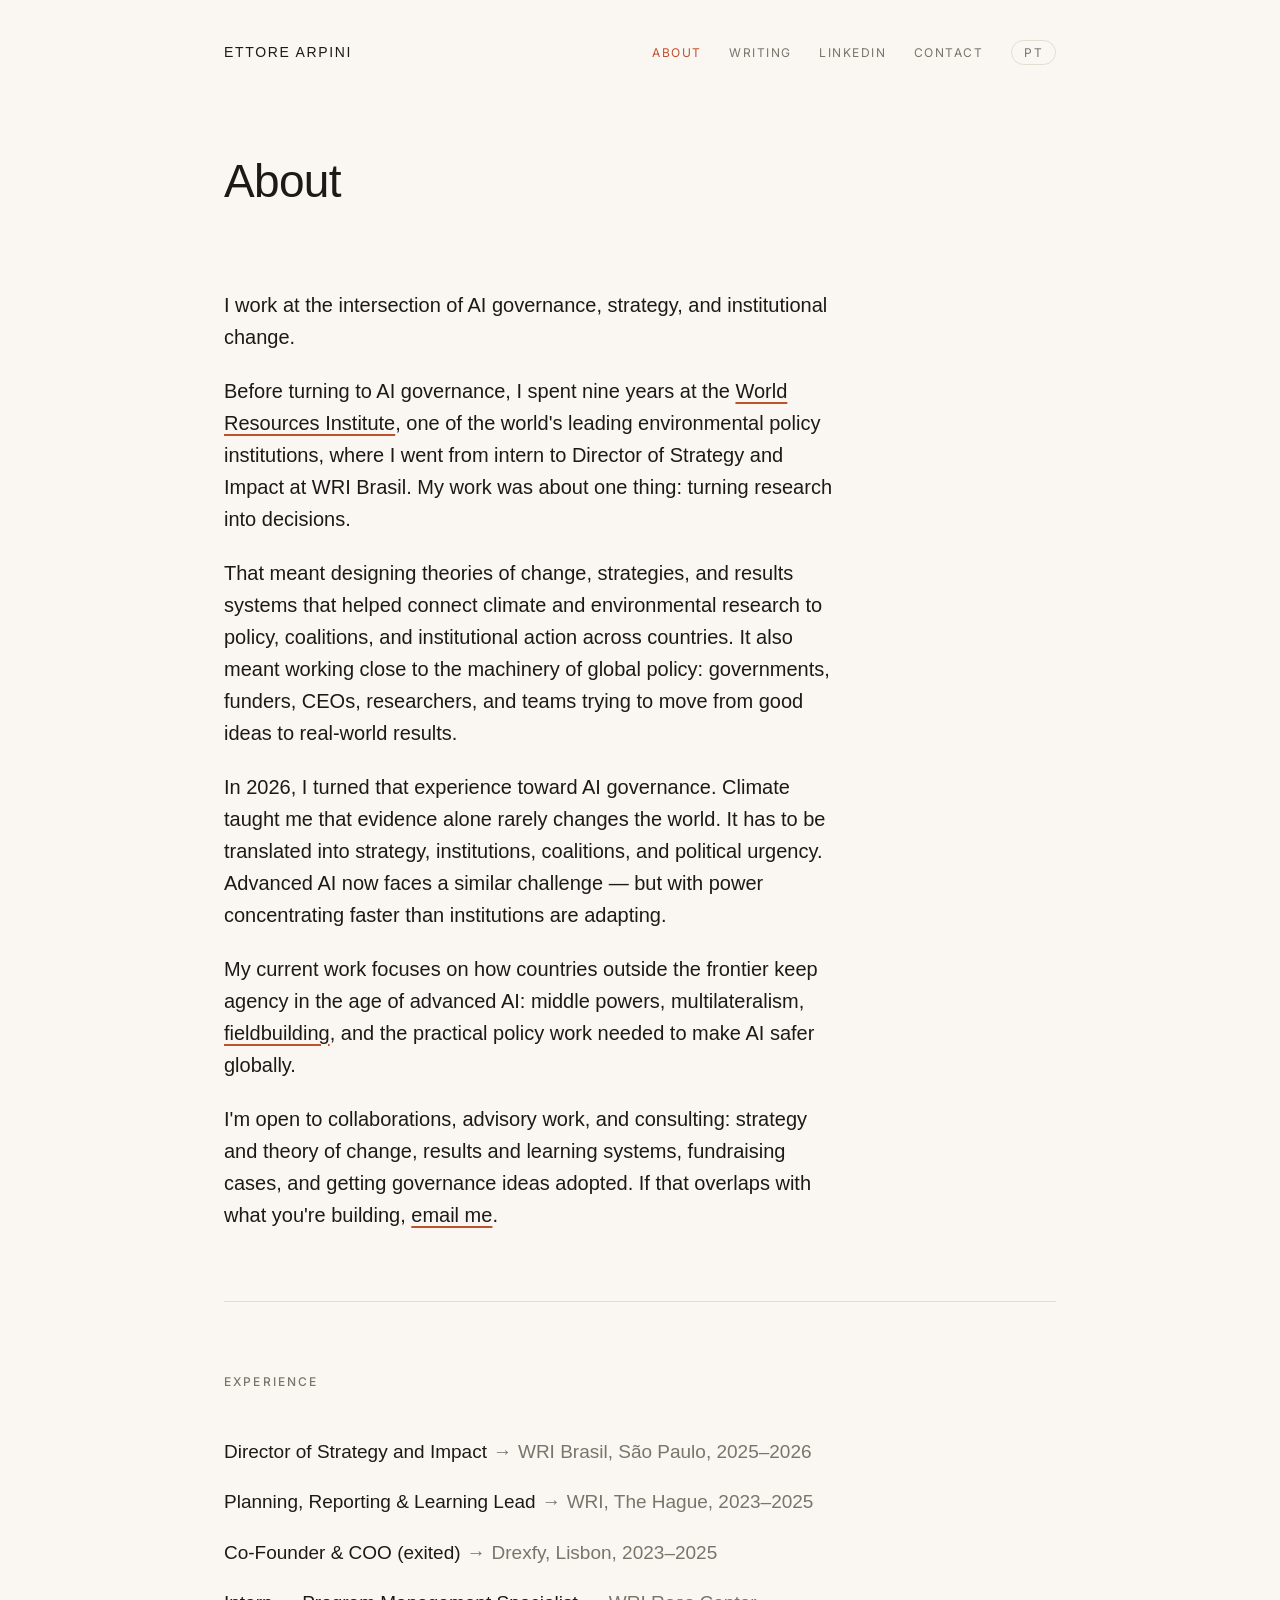
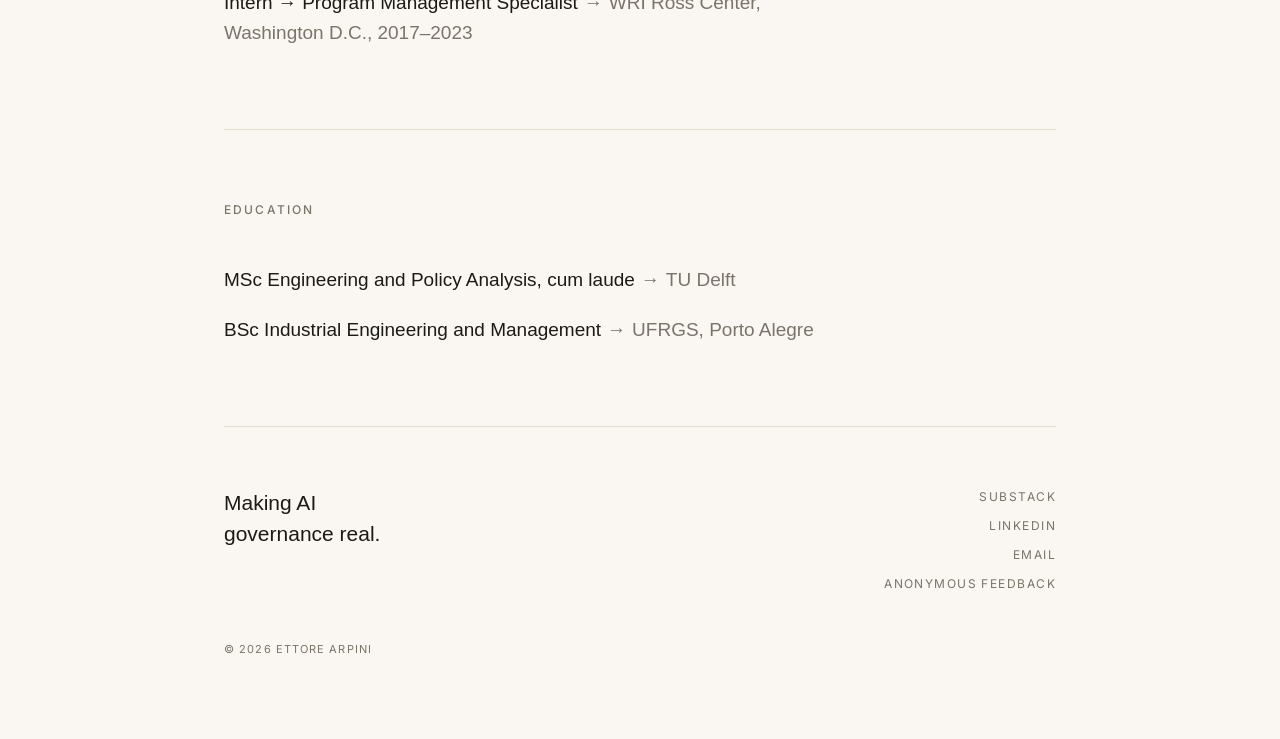
==== commit 9a541c87: "updated copy landing page" ====
--- a/about.html
+++ b/about.html
@@ -4,7 +4,7 @@
 <meta charset="UTF-8">
 <meta name="viewport" content="width=device-width, initial-scale=1">
 <title>About — Ettore Arpini</title>
-<meta name="description" content="About Ettore de Lacerda Arpini — from climate policy at WRI to AI governance.">
+<meta name="description" content="About Ettore Arpini — from climate policy at WRI to AI governance.">
 <link rel="preconnect" href="https://fonts.googleapis.com">
 <link rel="preconnect" href="https://fonts.gstatic.com" crossorigin>
 <link href="https://fonts.googleapis.com/css2?family=Inter:wght@400;500&display=swap" rel="stylesheet">
@@ -79,19 +79,18 @@
   <footer>
     <div class="footer-inner">
       <div class="sig"
-        data-en="Safer AI,<br>shared power."
-        data-pt="IA mais segura,<br>poder compartilhado.">
-        Safer AI,<br>shared power.
+        data-en="Making AI<br>governance real."
+        data-pt="Tornando a governança<br>de IA realidade.">
+        Making AI<br>governance real.
       </div>
       <div class="socials">
         <a href="https://arpini.substack.com" target="_blank" rel="noopener">Substack</a>
         <a href="https://www.linkedin.com/in/arpini" target="_blank" rel="noopener">LinkedIn</a>
-        <a href="https://plures.org" target="_blank" rel="noopener">Plures</a>
         <a href="mailto:ettore.arpini@gmail.com">Email</a>
         <a href="https://www.admonymous.co/arpini" target="_blank" rel="noopener" data-en="Anonymous feedback" data-pt="Feedback anônimo">Anonymous feedback</a>
       </div>
     </div>
-    <div class="copyright">© 2026 Ettore de Lacerda Arpini</div>
+    <div class="copyright">© 2026 Ettore Arpini</div>
   </footer>
 </div>
 
--- a/style.css
+++ b/style.css
@@ -102,8 +102,8 @@
 }
 .hero h1 em { font-style: italic; }
 .hero .email {
-  display: inline-block; margin-top: 36px;
-  font-size: clamp(22px, 3vw, 30px); font-style: italic;
+  display: inline-block; margin-top: 28px;
+  font-size: clamp(18px, 2.4vw, 23px); font-style: italic;
   color: var(--accent); text-decoration: none;
   border-bottom: 1px solid transparent;
   transition: border-color .15s;
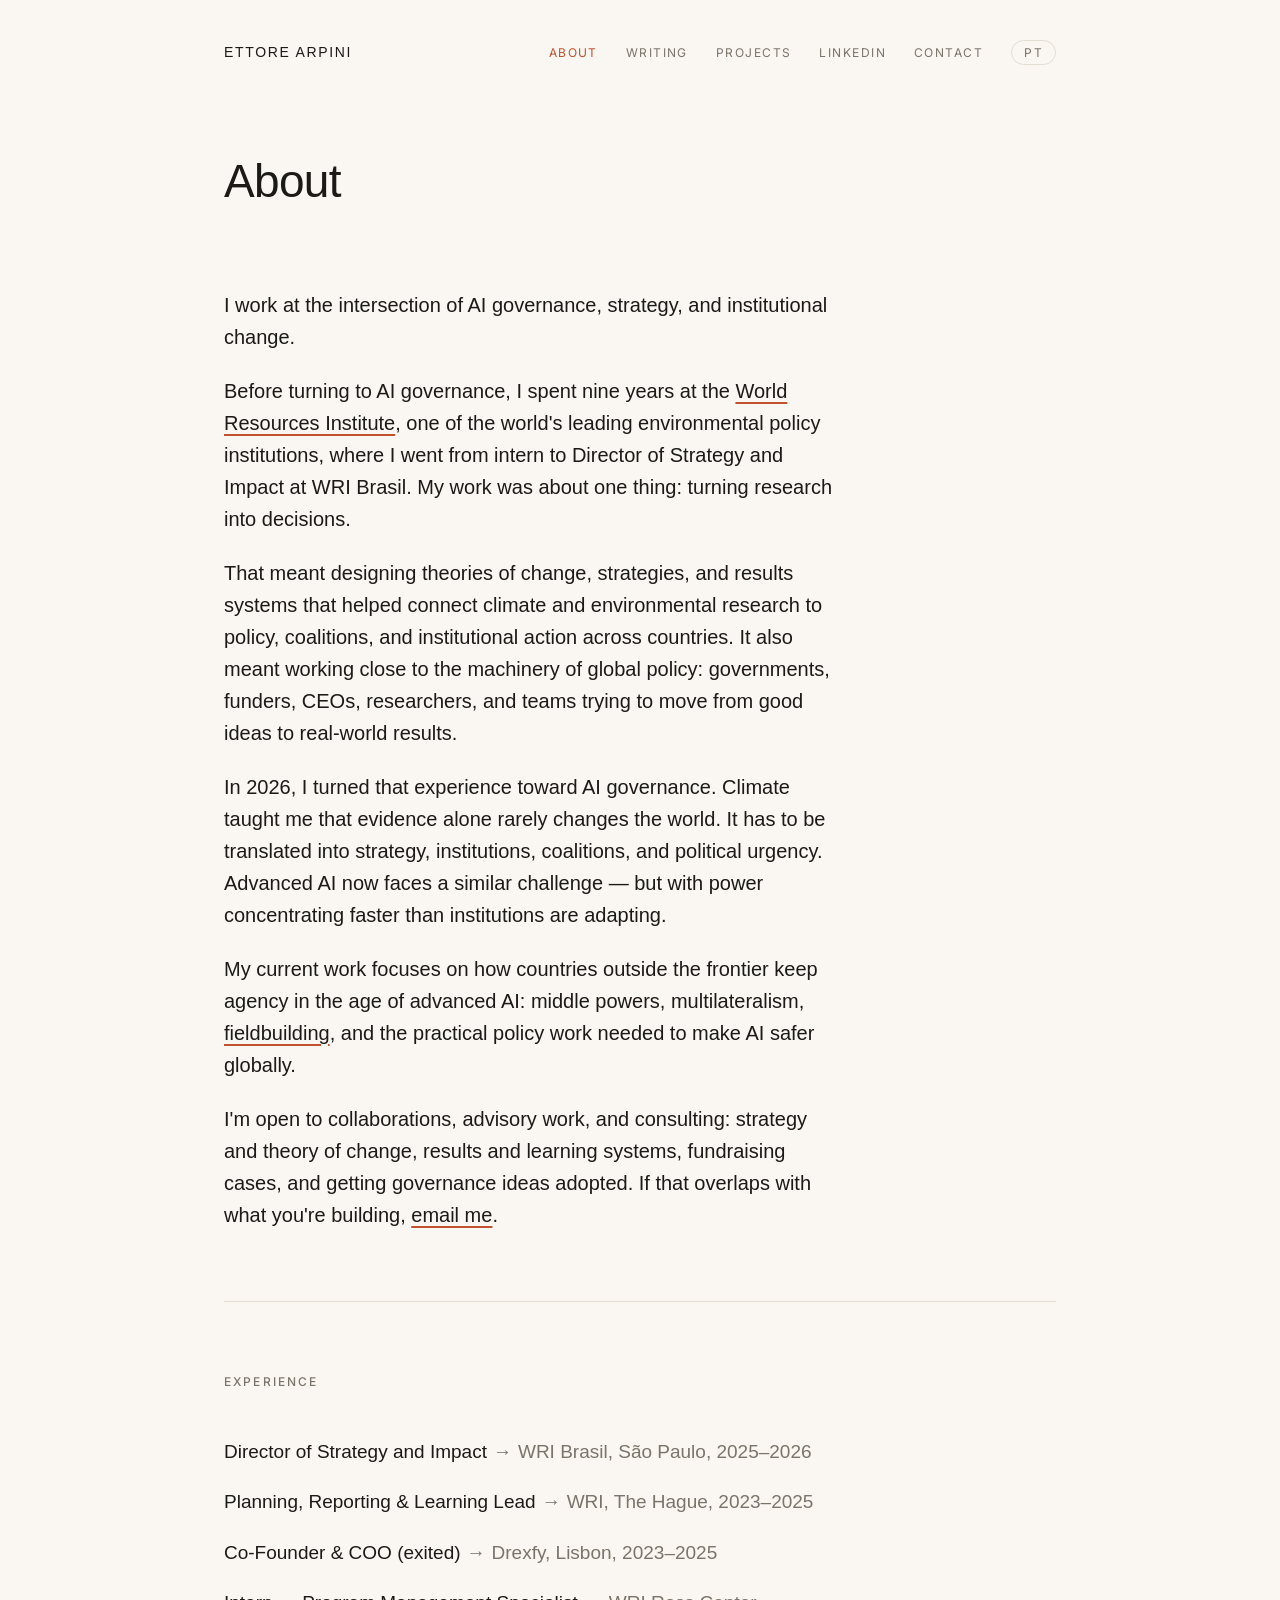
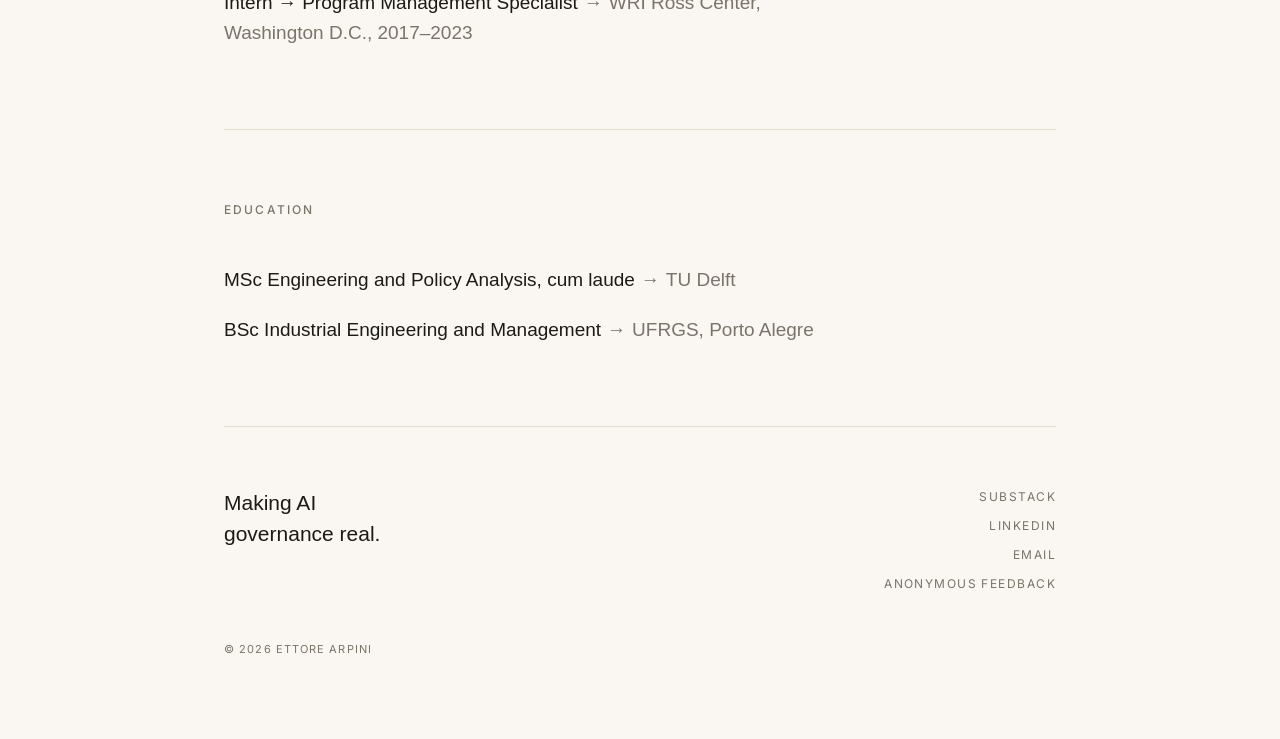
==== commit 7711b60c: "Add projects page with leverage-lab" ====
--- a/about.html
+++ b/about.html
@@ -17,6 +17,7 @@
     <nav>
       <a href="about.html" class="active" data-en="About" data-pt="Sobre">About</a>
       <a href="writing.html" data-en="Writing" data-pt="Escrita">Writing</a>
+      <a href="projects.html" data-en="Projects" data-pt="Projetos">Projects</a>
       <a href="https://www.linkedin.com/in/arpini" target="_blank" rel="noopener">LinkedIn</a>
       <a href="mailto:ettore.arpini@gmail.com" data-en="Contact" data-pt="Contato">Contact</a>
       <button class="lang-toggle" id="langToggle" aria-label="Switch language">PT</button>
--- a/style.css
+++ b/style.css
@@ -174,6 +174,28 @@
   color: var(--muted); white-space: nowrap;
 }
 
+/* Project list */
+.project-list { list-style: none; }
+.project-list li { border-bottom: 1px solid var(--line); }
+.project-list li:last-child { border-bottom: none; }
+.project-list a { display: block; padding: 22px 0; color: var(--ink); text-decoration: none; }
+.project-list .row { display: flex; justify-content: space-between; align-items: baseline; gap: 24px; }
+.project-list .title {
+  font-family: var(--titles);
+  font-size: 22px; font-weight: 400;
+  transition: color .15s;
+}
+.project-list a:hover .title { color: var(--accent); }
+.project-list .meta {
+  font-family: "Inter", sans-serif;
+  font-size: 12px; letter-spacing: .1em; text-transform: uppercase;
+  color: var(--muted); white-space: nowrap;
+}
+.project-list .desc {
+  margin-top: 8px; max-width: 620px;
+  font-size: 17px; color: var(--muted);
+}
+
 /* About */
 .about p { max-width: 620px; font-size: 20px; margin-bottom: 22px; }
 .about p:last-child { margin-bottom: 0; }
@@ -212,5 +234,6 @@
   .page-title { padding: 56px 0 0; }
   nav { gap: 16px; }
   .writing-list a { flex-direction: column; gap: 4px; align-items: flex-start; }
+  .project-list .row { flex-direction: column; gap: 4px; align-items: flex-start; }
   .socials { align-items: flex-start; }
 }
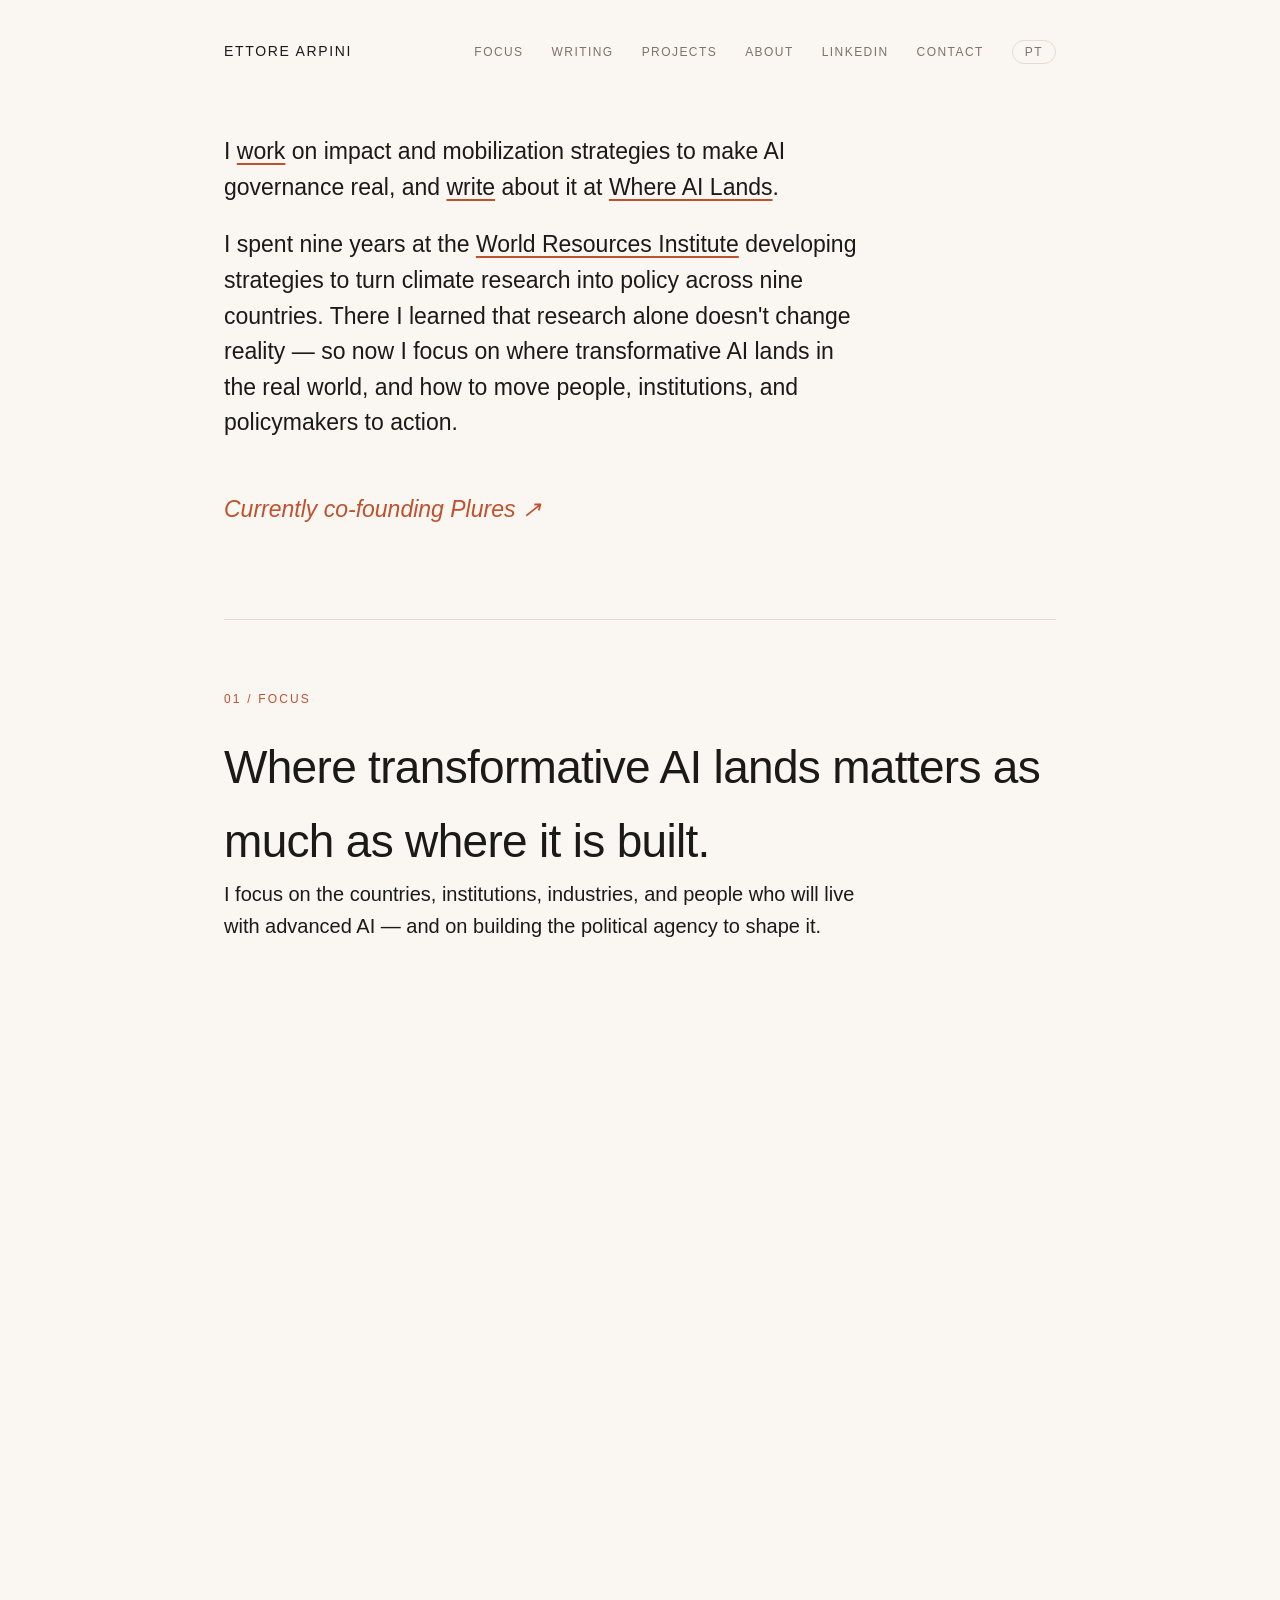
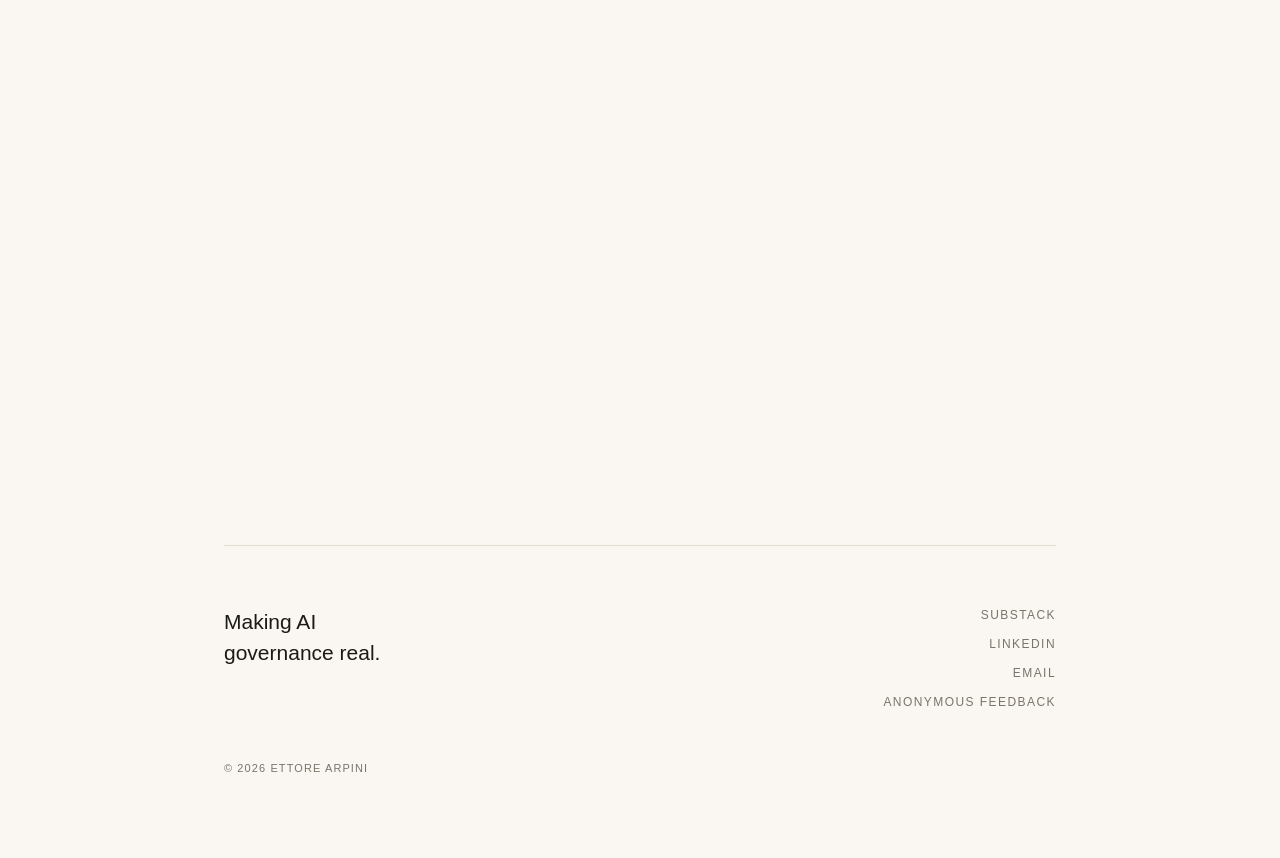
==== commit 592c9e4b: "Merge site into single scrolling page: Focus section, condensed About, scroll-reveal motion" ====
--- a/about.html
+++ b/about.html
@@ -2,99 +2,11 @@
 <html lang="en">
 <head>
 <meta charset="UTF-8">
-<meta name="viewport" content="width=device-width, initial-scale=1">
+<meta http-equiv="refresh" content="0; url=index.html#about">
+<link rel="canonical" href="index.html#about">
 <title>About — Ettore Arpini</title>
-<meta name="description" content="About Ettore Arpini — from climate policy at WRI to AI governance.">
-<link rel="preconnect" href="https://fonts.googleapis.com">
-<link rel="preconnect" href="https://fonts.gstatic.com" crossorigin>
-<link href="https://fonts.googleapis.com/css2?family=Inter:wght@400;500&display=swap" rel="stylesheet">
-<link rel="stylesheet" href="style.css">
 </head>
 <body>
-<div class="wrap">
-  <header>
-    <a class="brand" href="index.html">Ettore Arpini</a>
-    <nav>
-      <a href="about.html" class="active" data-en="About" data-pt="Sobre">About</a>
-      <a href="writing.html" data-en="Writing" data-pt="Escrita">Writing</a>
-      <a href="projects.html" data-en="Projects" data-pt="Projetos">Projects</a>
-      <a href="https://www.linkedin.com/in/arpini" target="_blank" rel="noopener">LinkedIn</a>
-      <a href="mailto:ettore.arpini@gmail.com" data-en="Contact" data-pt="Contato">Contact</a>
-      <button class="lang-toggle" id="langToggle" aria-label="Switch language">PT</button>
-    </nav>
-  </header>
-</div>
-
-<main>
-  <div class="wrap">
-    <h1 class="page-title" data-en="About" data-pt="Sobre">About</h1>
-
-    <section class="about">
-      <p data-en="I work at the intersection of AI governance, strategy, and institutional change."
-         data-pt="Trabalho na interseção entre governança de IA, estratégia e mudança institucional.">
-        I work at the intersection of AI governance, strategy, and institutional change.
-      </p>
-      <p data-en="Before turning to AI governance, I spent nine years at the <a href='https://www.wri.org' target='_blank' rel='noopener'>World Resources Institute</a>, one of the world's leading environmental policy institutions, where I went from intern to Director of Strategy and Impact at WRI Brasil. My work was about one thing: turning research into decisions."
-         data-pt="Antes de me voltar para a governança de IA, passei nove anos no <a href='https://www.wri.org' target='_blank' rel='noopener'>World Resources Institute</a>, uma das principais instituições de política ambiental do mundo, onde fui de estagiário a Diretor de Estratégia e Impacto do WRI Brasil. Meu trabalho era sobre uma coisa: transformar pesquisa em decisão.">
-        Before turning to AI governance, I spent nine years at the <a href='https://www.wri.org' target='_blank' rel='noopener'>World Resources Institute</a>, one of the world's leading environmental policy institutions, where I went from intern to Director of Strategy and Impact at WRI Brasil. My work was about one thing: turning research into decisions.
-      </p>
-      <p data-en="That meant designing theories of change, strategies, and results systems that helped connect climate and environmental research to policy, coalitions, and institutional action across countries. It also meant working close to the machinery of global policy: governments, funders, CEOs, researchers, and teams trying to move from good ideas to real-world results."
-         data-pt="Isso significava desenhar teorias da mudança, estratégias e sistemas de resultados que ajudavam a conectar pesquisa climática e ambiental a políticas, coalizões e ação institucional em diversos países. Também significava trabalhar perto da engrenagem da política global: governos, financiadores, CEOs, pesquisadores e equipes tentando ir de boas ideias a resultados concretos.">
-        That meant designing theories of change, strategies, and results systems that helped connect climate and environmental research to policy, coalitions, and institutional action across countries. It also meant working close to the machinery of global policy: governments, funders, CEOs, researchers, and teams trying to move from good ideas to real-world results.
-      </p>
-      <p data-en="In 2026, I turned that experience toward AI governance. Climate taught me that evidence alone rarely changes the world. It has to be translated into strategy, institutions, coalitions, and political urgency. Advanced AI now faces a similar challenge — but with power concentrating faster than institutions are adapting."
-         data-pt="Em 2026, apontei essa experiência para a governança de IA. O clima me ensinou que evidência sozinha raramente muda o mundo. Ela precisa ser traduzida em estratégia, instituições, coalizões e urgência política. A IA avançada enfrenta agora um desafio parecido — mas com o poder se concentrando mais rápido do que as instituições estão se adaptando.">
-        In 2026, I turned that experience toward AI governance. Climate taught me that evidence alone rarely changes the world. It has to be translated into strategy, institutions, coalitions, and political urgency. Advanced AI now faces a similar challenge — but with power concentrating faster than institutions are adapting.
-      </p>
-      <p data-en="My current work focuses on how countries outside the frontier keep agency in the age of advanced AI: middle powers, multilateralism, <a href='https://plures.org' target='_blank' rel='noopener'>fieldbuilding</a>, and the practical policy work needed to make AI safer globally."
-         data-pt="Meu trabalho atual foca em como países fora da fronteira mantêm agência na era da IA avançada: potências médias, multilateralismo, <a href='https://plures.org' target='_blank' rel='noopener'>construção de campo</a> e o trabalho prático de políticas necessário para tornar a IA mais segura globalmente.">
-        My current work focuses on how countries outside the frontier keep agency in the age of advanced AI: middle powers, multilateralism, <a href='https://plures.org' target='_blank' rel='noopener'>fieldbuilding</a>, and the practical policy work needed to make AI safer globally.
-      </p>
-      <p data-en="I'm open to collaborations, advisory work, and consulting: strategy and theory of change, results and learning systems, fundraising cases, and getting governance ideas adopted. If that overlaps with what you're building, <a href='mailto:ettore.arpini@gmail.com'>email me</a>."
-         data-pt="Estou aberto a colaborações, trabalho de assessoria e consultoria: estratégia e teoria da mudança, sistemas de resultados e aprendizagem, casos de captação de recursos e a adoção de ideias de governança. Se isso cruza com o que você está construindo, <a href='mailto:ettore.arpini@gmail.com'>me escreva</a>.">
-        I'm open to collaborations, advisory work, and consulting: strategy and theory of change, results and learning systems, fundraising cases, and getting governance ideas adopted. If that overlaps with what you're building, <a href='mailto:ettore.arpini@gmail.com'>email me</a>.
-      </p>
-    </section>
-
-    <section>
-      <div class="label" data-en="Experience" data-pt="Experiência">Experience</div>
-      <ul class="exp">
-        <li><span class="role" data-en="Director of Strategy and Impact" data-pt="Diretor de Estratégia e Impacto">Director of Strategy and Impact</span><span class="arrow">→</span><span class="where">WRI Brasil, São Paulo, 2025–2026</span></li>
-        <li><span class="role" data-en="Planning, Reporting &amp; Learning Lead" data-pt="Líder de Planejamento e Aprendizagem">Planning, Reporting &amp; Learning Lead</span><span class="arrow">→</span><span class="where" data-en="WRI, The Hague, 2023–2025" data-pt="WRI, Haia, 2023–2025">WRI, The Hague, 2023–2025</span></li>
-        <li><span class="role" data-en="Co-Founder &amp; COO (exited)" data-pt="Cofundador e COO (com saída)">Co-Founder &amp; COO (exited)</span><span class="arrow">→</span><span class="where" data-en="Drexfy, Lisbon, 2023–2025" data-pt="Drexfy, Lisboa, 2023–2025">Drexfy, Lisbon, 2023–2025</span></li>
-        <li><span class="role" data-en="Intern → Program Management Specialist" data-pt="Estagiário → Especialista em Gestão de Programas">Intern → Program Management Specialist</span><span class="arrow">→</span><span class="where">WRI Ross Center, Washington D.C., 2017–2023</span></li>
-      </ul>
-    </section>
-
-    <section>
-      <div class="label" data-en="Education" data-pt="Formação">Education</div>
-      <ul class="exp">
-        <li><span class="role" data-en="MSc Engineering and Policy Analysis, cum laude" data-pt="Mestrado em Engenharia e Análise de Políticas, cum laude">MSc Engineering and Policy Analysis, cum laude</span><span class="arrow">→</span><span class="where">TU Delft</span></li>
-        <li><span class="role" data-en="BSc Industrial Engineering and Management" data-pt="Engenharia de Produção">BSc Industrial Engineering and Management</span><span class="arrow">→</span><span class="where">UFRGS, Porto Alegre</span></li>
-      </ul>
-    </section>
-  </div>
-</main>
-
-<div class="wrap">
-  <footer>
-    <div class="footer-inner">
-      <div class="sig"
-        data-en="Making AI<br>governance real."
-        data-pt="Tornando a governança<br>de IA realidade.">
-        Making AI<br>governance real.
-      </div>
-      <div class="socials">
-        <a href="https://arpini.substack.com" target="_blank" rel="noopener">Substack</a>
-        <a href="https://www.linkedin.com/in/arpini" target="_blank" rel="noopener">LinkedIn</a>
-        <a href="mailto:ettore.arpini@gmail.com">Email</a>
-        <a href="https://www.admonymous.co/arpini" target="_blank" rel="noopener" data-en="Anonymous feedback" data-pt="Feedback anônimo">Anonymous feedback</a>
-      </div>
-    </div>
-    <div class="copyright">© 2026 Ettore Arpini</div>
-  </footer>
-</div>
-
-<script src="site.js"></script>
+<p>Redirecting to <a href="index.html#about">ettorearpini.com</a>…</p>
 </body>
 </html>
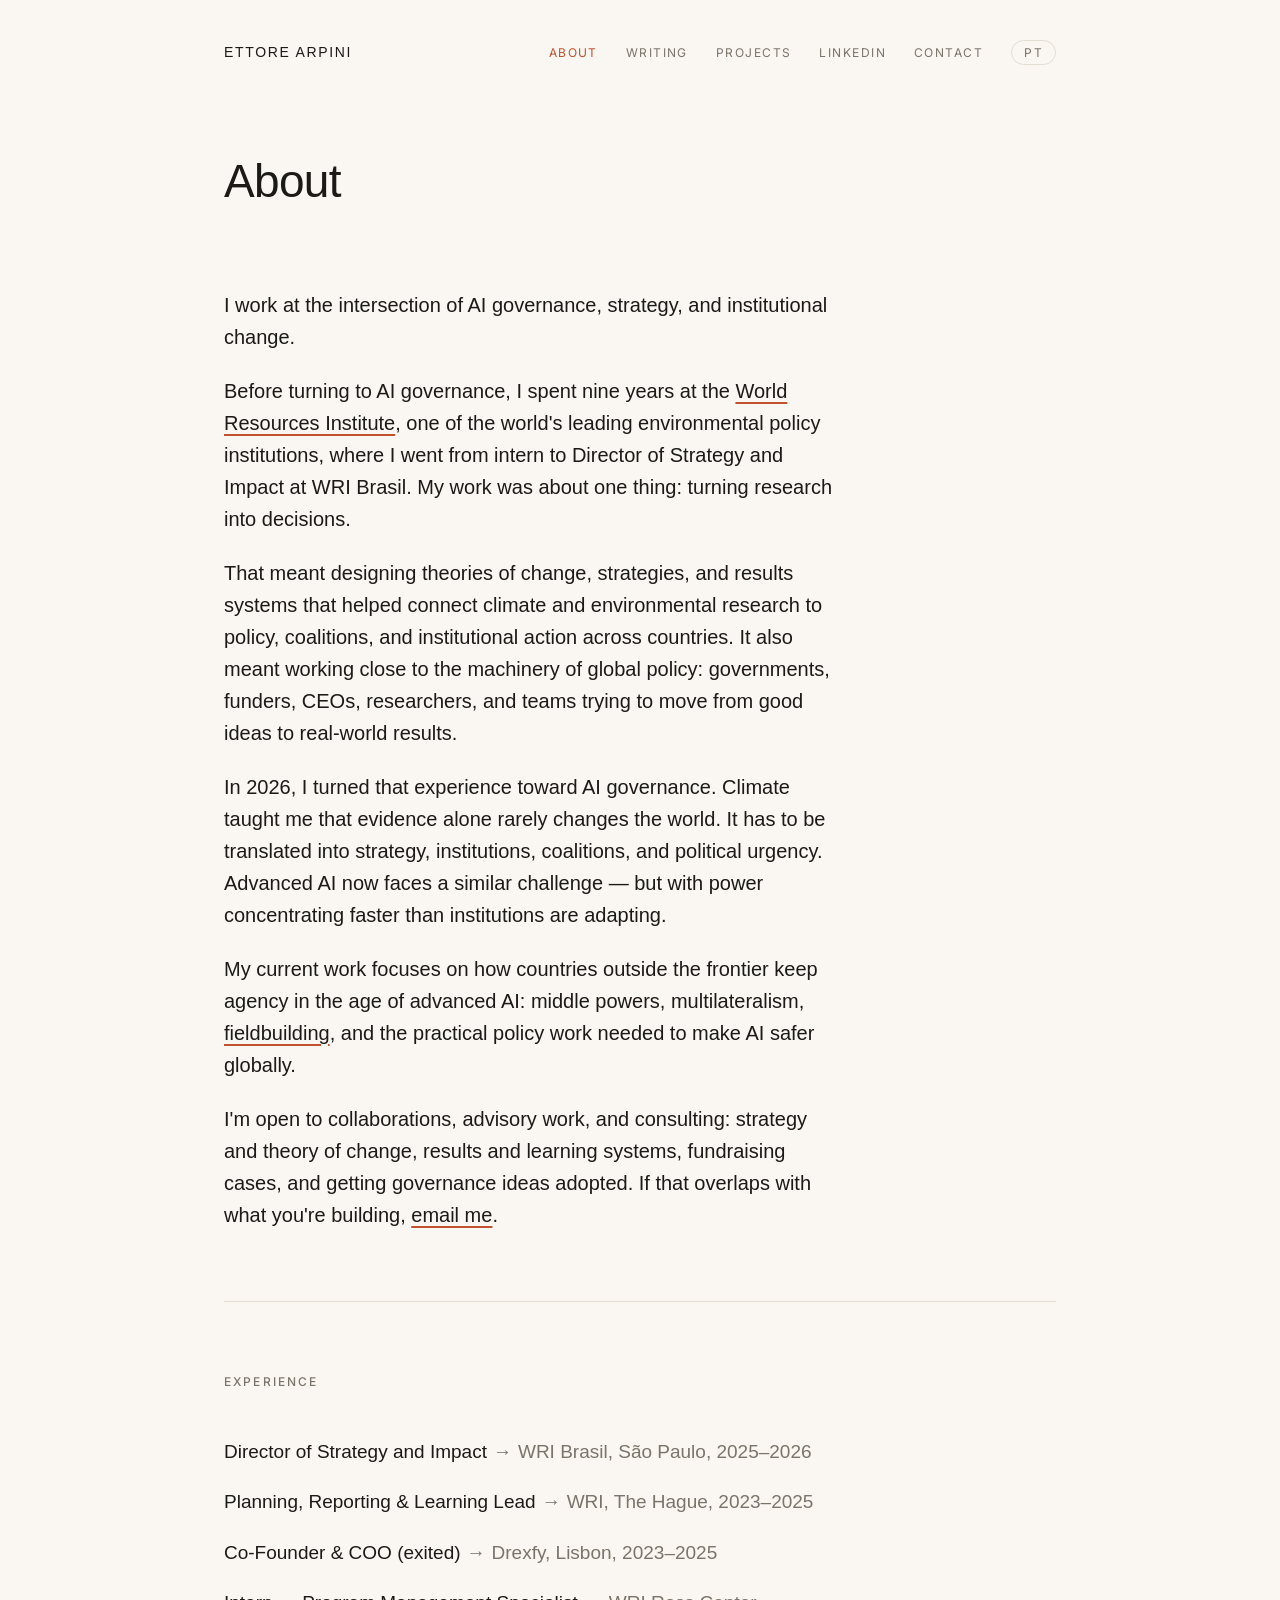
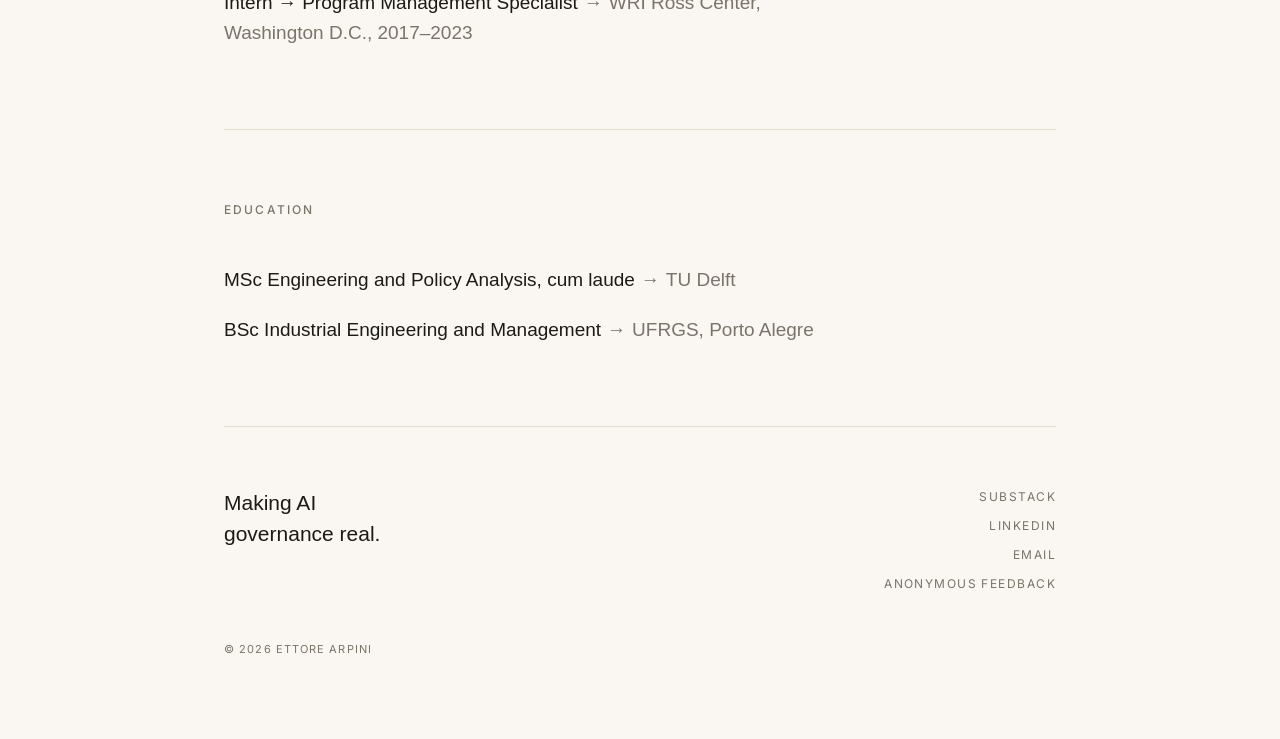
==== commit 846452c5: "Revert "Merge site into single scrolling page: Focus section, condensed About, scroll-reveal motion"" ====
--- a/about.html
+++ b/about.html
@@ -2,11 +2,99 @@
 <html lang="en">
 <head>
 <meta charset="UTF-8">
-<meta http-equiv="refresh" content="0; url=index.html#about">
-<link rel="canonical" href="index.html#about">
+<meta name="viewport" content="width=device-width, initial-scale=1">
 <title>About — Ettore Arpini</title>
+<meta name="description" content="About Ettore Arpini — from climate policy at WRI to AI governance.">
+<link rel="preconnect" href="https://fonts.googleapis.com">
+<link rel="preconnect" href="https://fonts.gstatic.com" crossorigin>
+<link href="https://fonts.googleapis.com/css2?family=Inter:wght@400;500&display=swap" rel="stylesheet">
+<link rel="stylesheet" href="style.css">
 </head>
 <body>
-<p>Redirecting to <a href="index.html#about">ettorearpini.com</a>…</p>
+<div class="wrap">
+  <header>
+    <a class="brand" href="index.html">Ettore Arpini</a>
+    <nav>
+      <a href="about.html" class="active" data-en="About" data-pt="Sobre">About</a>
+      <a href="writing.html" data-en="Writing" data-pt="Escrita">Writing</a>
+      <a href="projects.html" data-en="Projects" data-pt="Projetos">Projects</a>
+      <a href="https://www.linkedin.com/in/arpini" target="_blank" rel="noopener">LinkedIn</a>
+      <a href="mailto:ettore.arpini@gmail.com" data-en="Contact" data-pt="Contato">Contact</a>
+      <button class="lang-toggle" id="langToggle" aria-label="Switch language">PT</button>
+    </nav>
+  </header>
+</div>
+
+<main>
+  <div class="wrap">
+    <h1 class="page-title" data-en="About" data-pt="Sobre">About</h1>
+
+    <section class="about">
+      <p data-en="I work at the intersection of AI governance, strategy, and institutional change."
+         data-pt="Trabalho na interseção entre governança de IA, estratégia e mudança institucional.">
+        I work at the intersection of AI governance, strategy, and institutional change.
+      </p>
+      <p data-en="Before turning to AI governance, I spent nine years at the <a href='https://www.wri.org' target='_blank' rel='noopener'>World Resources Institute</a>, one of the world's leading environmental policy institutions, where I went from intern to Director of Strategy and Impact at WRI Brasil. My work was about one thing: turning research into decisions."
+         data-pt="Antes de me voltar para a governança de IA, passei nove anos no <a href='https://www.wri.org' target='_blank' rel='noopener'>World Resources Institute</a>, uma das principais instituições de política ambiental do mundo, onde fui de estagiário a Diretor de Estratégia e Impacto do WRI Brasil. Meu trabalho era sobre uma coisa: transformar pesquisa em decisão.">
+        Before turning to AI governance, I spent nine years at the <a href='https://www.wri.org' target='_blank' rel='noopener'>World Resources Institute</a>, one of the world's leading environmental policy institutions, where I went from intern to Director of Strategy and Impact at WRI Brasil. My work was about one thing: turning research into decisions.
+      </p>
+      <p data-en="That meant designing theories of change, strategies, and results systems that helped connect climate and environmental research to policy, coalitions, and institutional action across countries. It also meant working close to the machinery of global policy: governments, funders, CEOs, researchers, and teams trying to move from good ideas to real-world results."
+         data-pt="Isso significava desenhar teorias da mudança, estratégias e sistemas de resultados que ajudavam a conectar pesquisa climática e ambiental a políticas, coalizões e ação institucional em diversos países. Também significava trabalhar perto da engrenagem da política global: governos, financiadores, CEOs, pesquisadores e equipes tentando ir de boas ideias a resultados concretos.">
+        That meant designing theories of change, strategies, and results systems that helped connect climate and environmental research to policy, coalitions, and institutional action across countries. It also meant working close to the machinery of global policy: governments, funders, CEOs, researchers, and teams trying to move from good ideas to real-world results.
+      </p>
+      <p data-en="In 2026, I turned that experience toward AI governance. Climate taught me that evidence alone rarely changes the world. It has to be translated into strategy, institutions, coalitions, and political urgency. Advanced AI now faces a similar challenge — but with power concentrating faster than institutions are adapting."
+         data-pt="Em 2026, apontei essa experiência para a governança de IA. O clima me ensinou que evidência sozinha raramente muda o mundo. Ela precisa ser traduzida em estratégia, instituições, coalizões e urgência política. A IA avançada enfrenta agora um desafio parecido — mas com o poder se concentrando mais rápido do que as instituições estão se adaptando.">
+        In 2026, I turned that experience toward AI governance. Climate taught me that evidence alone rarely changes the world. It has to be translated into strategy, institutions, coalitions, and political urgency. Advanced AI now faces a similar challenge — but with power concentrating faster than institutions are adapting.
+      </p>
+      <p data-en="My current work focuses on how countries outside the frontier keep agency in the age of advanced AI: middle powers, multilateralism, <a href='https://plures.org' target='_blank' rel='noopener'>fieldbuilding</a>, and the practical policy work needed to make AI safer globally."
+         data-pt="Meu trabalho atual foca em como países fora da fronteira mantêm agência na era da IA avançada: potências médias, multilateralismo, <a href='https://plures.org' target='_blank' rel='noopener'>construção de campo</a> e o trabalho prático de políticas necessário para tornar a IA mais segura globalmente.">
+        My current work focuses on how countries outside the frontier keep agency in the age of advanced AI: middle powers, multilateralism, <a href='https://plures.org' target='_blank' rel='noopener'>fieldbuilding</a>, and the practical policy work needed to make AI safer globally.
+      </p>
+      <p data-en="I'm open to collaborations, advisory work, and consulting: strategy and theory of change, results and learning systems, fundraising cases, and getting governance ideas adopted. If that overlaps with what you're building, <a href='mailto:ettore.arpini@gmail.com'>email me</a>."
+         data-pt="Estou aberto a colaborações, trabalho de assessoria e consultoria: estratégia e teoria da mudança, sistemas de resultados e aprendizagem, casos de captação de recursos e a adoção de ideias de governança. Se isso cruza com o que você está construindo, <a href='mailto:ettore.arpini@gmail.com'>me escreva</a>.">
+        I'm open to collaborations, advisory work, and consulting: strategy and theory of change, results and learning systems, fundraising cases, and getting governance ideas adopted. If that overlaps with what you're building, <a href='mailto:ettore.arpini@gmail.com'>email me</a>.
+      </p>
+    </section>
+
+    <section>
+      <div class="label" data-en="Experience" data-pt="Experiência">Experience</div>
+      <ul class="exp">
+        <li><span class="role" data-en="Director of Strategy and Impact" data-pt="Diretor de Estratégia e Impacto">Director of Strategy and Impact</span><span class="arrow">→</span><span class="where">WRI Brasil, São Paulo, 2025–2026</span></li>
+        <li><span class="role" data-en="Planning, Reporting &amp; Learning Lead" data-pt="Líder de Planejamento e Aprendizagem">Planning, Reporting &amp; Learning Lead</span><span class="arrow">→</span><span class="where" data-en="WRI, The Hague, 2023–2025" data-pt="WRI, Haia, 2023–2025">WRI, The Hague, 2023–2025</span></li>
+        <li><span class="role" data-en="Co-Founder &amp; COO (exited)" data-pt="Cofundador e COO (com saída)">Co-Founder &amp; COO (exited)</span><span class="arrow">→</span><span class="where" data-en="Drexfy, Lisbon, 2023–2025" data-pt="Drexfy, Lisboa, 2023–2025">Drexfy, Lisbon, 2023–2025</span></li>
+        <li><span class="role" data-en="Intern → Program Management Specialist" data-pt="Estagiário → Especialista em Gestão de Programas">Intern → Program Management Specialist</span><span class="arrow">→</span><span class="where">WRI Ross Center, Washington D.C., 2017–2023</span></li>
+      </ul>
+    </section>
+
+    <section>
+      <div class="label" data-en="Education" data-pt="Formação">Education</div>
+      <ul class="exp">
+        <li><span class="role" data-en="MSc Engineering and Policy Analysis, cum laude" data-pt="Mestrado em Engenharia e Análise de Políticas, cum laude">MSc Engineering and Policy Analysis, cum laude</span><span class="arrow">→</span><span class="where">TU Delft</span></li>
+        <li><span class="role" data-en="BSc Industrial Engineering and Management" data-pt="Engenharia de Produção">BSc Industrial Engineering and Management</span><span class="arrow">→</span><span class="where">UFRGS, Porto Alegre</span></li>
+      </ul>
+    </section>
+  </div>
+</main>
+
+<div class="wrap">
+  <footer>
+    <div class="footer-inner">
+      <div class="sig"
+        data-en="Making AI<br>governance real."
+        data-pt="Tornando a governança<br>de IA realidade.">
+        Making AI<br>governance real.
+      </div>
+      <div class="socials">
+        <a href="https://arpini.substack.com" target="_blank" rel="noopener">Substack</a>
+        <a href="https://www.linkedin.com/in/arpini" target="_blank" rel="noopener">LinkedIn</a>
+        <a href="mailto:ettore.arpini@gmail.com">Email</a>
+        <a href="https://www.admonymous.co/arpini" target="_blank" rel="noopener" data-en="Anonymous feedback" data-pt="Feedback anônimo">Anonymous feedback</a>
+      </div>
+    </div>
+    <div class="copyright">© 2026 Ettore Arpini</div>
+  </footer>
+</div>
+
+<script src="site.js"></script>
 </body>
 </html>
--- a/style.css
+++ b/style.css
@@ -0,0 +1,297 @@
+/* Ettore Arpini — personal site */
+:root {
+  --bg: #faf7f2;
+  --ink: #1c1a17;
+  --muted: #7a746a;
+  --line: #e3ddd2;
+  --accent: #C0512E; /* terracotta accent */
+  --titles: "Helvetica Neue", Helvetica, Arial, sans-serif;
+}
+* { margin: 0; padding: 0; box-sizing: border-box; }
+html { scroll-behavior: smooth; }
+body {
+  background: var(--bg);
+  color: var(--ink);
+  font-family: "Helvetica Neue", Helvetica, Arial, sans-serif;
+  font-size: 18px;
+  line-height: 1.6;
+  -webkit-font-smoothing: antialiased;
+  min-height: 100vh;
+  display: flex;
+  flex-direction: column;
+}
+.wrap { max-width: 880px; margin: 0 auto; padding: 0 24px; width: 100%; }
+main { flex: 1; }
+body.home main { display: flex; align-items: center; }
+body.home .hero { padding: 60px 0 90px; }
+body.home .hero h1 {
+  font-size: clamp(18px, 2.4vw, 23px);
+  line-height: 1.55;
+  letter-spacing: 0;
+  max-width: 640px;
+  margin-bottom: 22px;
+}
+.hero .lead {
+  font-family: var(--titles);
+  max-width: 640px;
+  font-size: clamp(18px, 2.4vw, 23px);
+  line-height: 1.55;
+  margin-bottom: 22px;
+}
+.hero .lead a {
+  color: inherit;
+  text-decoration: underline;
+  text-decoration-color: var(--accent);
+  text-decoration-thickness: 2px;
+  text-underline-offset: 4px;
+  transition: color .15s;
+}
+.hero .lead a:hover { color: var(--accent); }
+.hero .aside {
+  margin-top: 10px;
+  font-size: 18px; font-style: italic;
+  color: var(--muted);
+}
+.hero .aside a {
+  color: inherit;
+  text-decoration: underline;
+  text-decoration-color: var(--accent);
+  text-decoration-thickness: 2px;
+  text-underline-offset: 4px;
+}
+.hero .aside a:hover { color: var(--accent); }
+
+/* ---- Nav ---- */
+header {
+  display: flex; justify-content: space-between; align-items: baseline;
+  padding: 40px 0 0;
+}
+.brand {
+  font-family: var(--titles);
+  font-size: 14px; font-weight: 500;
+  letter-spacing: .12em; text-transform: uppercase;
+  color: var(--ink); text-decoration: none;
+}
+nav { display: flex; gap: 28px; align-items: baseline; }
+nav a {
+  font-family: "Inter", sans-serif;
+  font-size: 12px; letter-spacing: .12em; text-transform: uppercase;
+  color: var(--muted); text-decoration: none;
+  transition: color .15s;
+}
+nav a:hover { color: var(--ink); }
+nav a.active { color: var(--accent); }
+.lang-toggle {
+  font-family: "Inter", sans-serif;
+  font-size: 12px; letter-spacing: .12em;
+  background: none; border: 1px solid var(--line); border-radius: 999px;
+  padding: 4px 12px; cursor: pointer; color: var(--muted);
+  transition: color .15s, border-color .15s;
+}
+.lang-toggle:hover { color: var(--ink); border-color: var(--muted); }
+
+/* ---- Hero (home) ---- */
+.hero { padding: 120px 0 90px; }
+.hero h1 {
+  font-family: var(--titles);
+  font-weight: 400;
+  font-size: clamp(26px, 4.2vw, 42px);
+  line-height: 1.35;
+  letter-spacing: -0.015em;
+  max-width: 21em;
+}
+.hero h1 em { font-style: italic; }
+.hero .email {
+  display: inline-block; margin-top: 28px;
+  font-size: clamp(18px, 2.4vw, 23px); font-style: italic;
+  color: var(--accent); text-decoration: none;
+  border-bottom: 1px solid transparent;
+  transition: border-color .15s;
+}
+.hero .email:hover { border-color: var(--accent); }
+
+/* ---- Page sections ---- */
+section { padding: 70px 0; }
+section + section { border-top: 1px solid var(--line); }
+.page-title {
+  font-family: var(--titles);
+  font-weight: 400;
+  font-size: clamp(30px, 4.5vw, 46px);
+  letter-spacing: -0.015em;
+  padding: 80px 0 0;
+}
+.label {
+  font-family: "Inter", sans-serif;
+  font-size: 12px; font-weight: 500;
+  letter-spacing: .18em; text-transform: uppercase;
+  color: var(--muted);
+  margin-bottom: 36px;
+}
+
+/* Lead paragraph + button */
+.lead { max-width: 640px; font-size: 20px; margin-bottom: 28px; }
+.btn {
+  display: inline-block;
+  font-family: "Inter", sans-serif;
+  font-size: 12px; font-weight: 500;
+  letter-spacing: .14em; text-transform: uppercase;
+  color: var(--accent); text-decoration: none;
+  border: 1px solid var(--accent); border-radius: 999px;
+  padding: 10px 22px;
+  transition: background .15s, color .15s;
+}
+.btn:hover { background: var(--accent); color: var(--bg); }
+
+/* Inline links in prose */
+.about a, .hero a {
+  color: inherit;
+  text-decoration: underline;
+  text-decoration-color: var(--accent);
+  text-decoration-thickness: 2px;
+  text-underline-offset: 4px;
+  transition: color .15s;
+}
+.about a:hover, .hero a:hover { color: var(--accent); }
+
+/* Writing list */
+.writing-list { list-style: none; }
+.writing-list li { border-bottom: 1px solid var(--line); }
+.writing-list li:last-child { border-bottom: none; }
+.writing-list a {
+  display: flex; justify-content: space-between; align-items: baseline; gap: 24px;
+  padding: 20px 0;
+  color: var(--ink); text-decoration: none;
+}
+.writing-list .title {
+  font-family: var(--titles);
+  font-size: 22px; font-weight: 400;
+  transition: color .15s;
+}
+.writing-list a:hover .title { color: var(--accent); }
+.writing-list .meta {
+  font-family: "Inter", sans-serif;
+  font-size: 12px; letter-spacing: .1em; text-transform: uppercase;
+  color: var(--muted); white-space: nowrap;
+}
+
+/* Projects page */
+.projects-hero { padding: 90px 0 30px; max-width: 620px; }
+.projects-hero .eyebrow {
+  font-family: "Inter", sans-serif;
+  font-size: 12px; font-weight: 500;
+  letter-spacing: .18em; text-transform: uppercase;
+  color: var(--accent);
+  margin-bottom: 22px;
+}
+.projects-title {
+  font-family: "Newsreader", Georgia, serif;
+  font-weight: 500;
+  font-size: clamp(38px, 6.5vw, 60px);
+  line-height: 1.08;
+  letter-spacing: -0.01em;
+  color: var(--ink);
+  margin-bottom: 26px;
+}
+.projects-sub {
+  font-size: 18px; line-height: 1.6;
+  color: var(--muted);
+  max-width: 300px;
+}
+
+.project-cards-section { border-top: none; padding: 10px 0 20px; }
+.project-cards {
+  display: flex;
+  align-items: flex-start;
+  flex-wrap: wrap;
+  padding: 40px 0 60px;
+}
+.project-card {
+  display: flex; flex-direction: column; justify-content: space-between;
+  width: 300px; min-height: 460px;
+  padding: 28px;
+  border-radius: 6px;
+  text-decoration: none;
+  box-shadow: 0 20px 44px rgba(28, 26, 23, .14);
+  transition: transform .2s ease, box-shadow .2s ease;
+}
+.project-card:hover { transform: translateY(-6px) rotate(0deg); box-shadow: 0 26px 52px rgba(28, 26, 23, .18); }
+.card-a {
+  background: var(--accent);
+  color: var(--bg);
+  transform: rotate(-3deg);
+  z-index: 2;
+}
+.card-b {
+  background: #fff;
+  border: 1px solid var(--line);
+  color: var(--ink);
+  transform: rotate(2deg);
+  margin-left: -56px;
+  margin-top: 44px;
+  z-index: 1;
+}
+.card-top { display: flex; justify-content: space-between; align-items: flex-start; gap: 12px; }
+.card-eyebrow {
+  font-family: "Inter", sans-serif;
+  font-size: 12px; font-weight: 500;
+  letter-spacing: .12em; text-transform: uppercase;
+}
+.card-arrow { font-size: 18px; line-height: 1; }
+.card-title {
+  font-family: "Newsreader", Georgia, serif;
+  font-weight: 500;
+  font-size: clamp(26px, 3vw, 34px);
+  line-height: 1.15;
+  margin: 28px 0;
+}
+.card-stats {
+  font-family: "Inter", sans-serif;
+  font-size: 12px; letter-spacing: .08em; text-transform: uppercase;
+  opacity: .85;
+}
+
+/* About */
+.about p { max-width: 620px; font-size: 20px; margin-bottom: 22px; }
+.about p:last-child { margin-bottom: 0; }
+
+/* Experience — arrow lines */
+.exp { list-style: none; max-width: 640px; }
+.exp li { padding: 10px 0; font-size: 19px; }
+.exp .role { font-weight: 500; }
+.exp .arrow { color: var(--muted); padding: 0 6px; }
+.exp .where { color: var(--muted); }
+
+/* ---- Footer ---- */
+footer { border-top: 1px solid var(--line); padding: 60px 0 80px; }
+.footer-inner { display: flex; justify-content: space-between; flex-wrap: wrap; gap: 32px; }
+.sig {
+  font-family: var(--titles);
+  font-size: 21px; line-height: 1.5;
+}
+.socials { display: flex; flex-direction: column; gap: 10px; align-items: flex-end; }
+.socials a {
+  font-family: "Inter", sans-serif;
+  font-size: 12px; letter-spacing: .12em; text-transform: uppercase;
+  color: var(--muted); text-decoration: none;
+  transition: color .15s;
+}
+.socials a:hover { color: var(--ink); }
+.copyright {
+  margin-top: 48px;
+  font-family: "Inter", sans-serif;
+  font-size: 11px; letter-spacing: .1em; text-transform: uppercase;
+  color: var(--muted);
+}
+
+@media (max-width: 640px) {
+  .hero { padding: 80px 0 60px; }
+  .page-title { padding: 56px 0 0; }
+  nav { gap: 16px; }
+  .writing-list a { flex-direction: column; gap: 4px; align-items: flex-start; }
+  .socials { align-items: flex-start; }
+  .projects-hero { padding: 60px 0 10px; }
+  .project-cards { flex-direction: column; padding: 30px 0 70px; }
+  .project-card { width: 100%; }
+  .card-a, .card-b { transform: none; margin: 0 0 24px; box-shadow: 0 12px 28px rgba(28, 26, 23, .12); }
+  .card-a:hover, .card-b:hover { transform: translateY(-4px); }
+}
